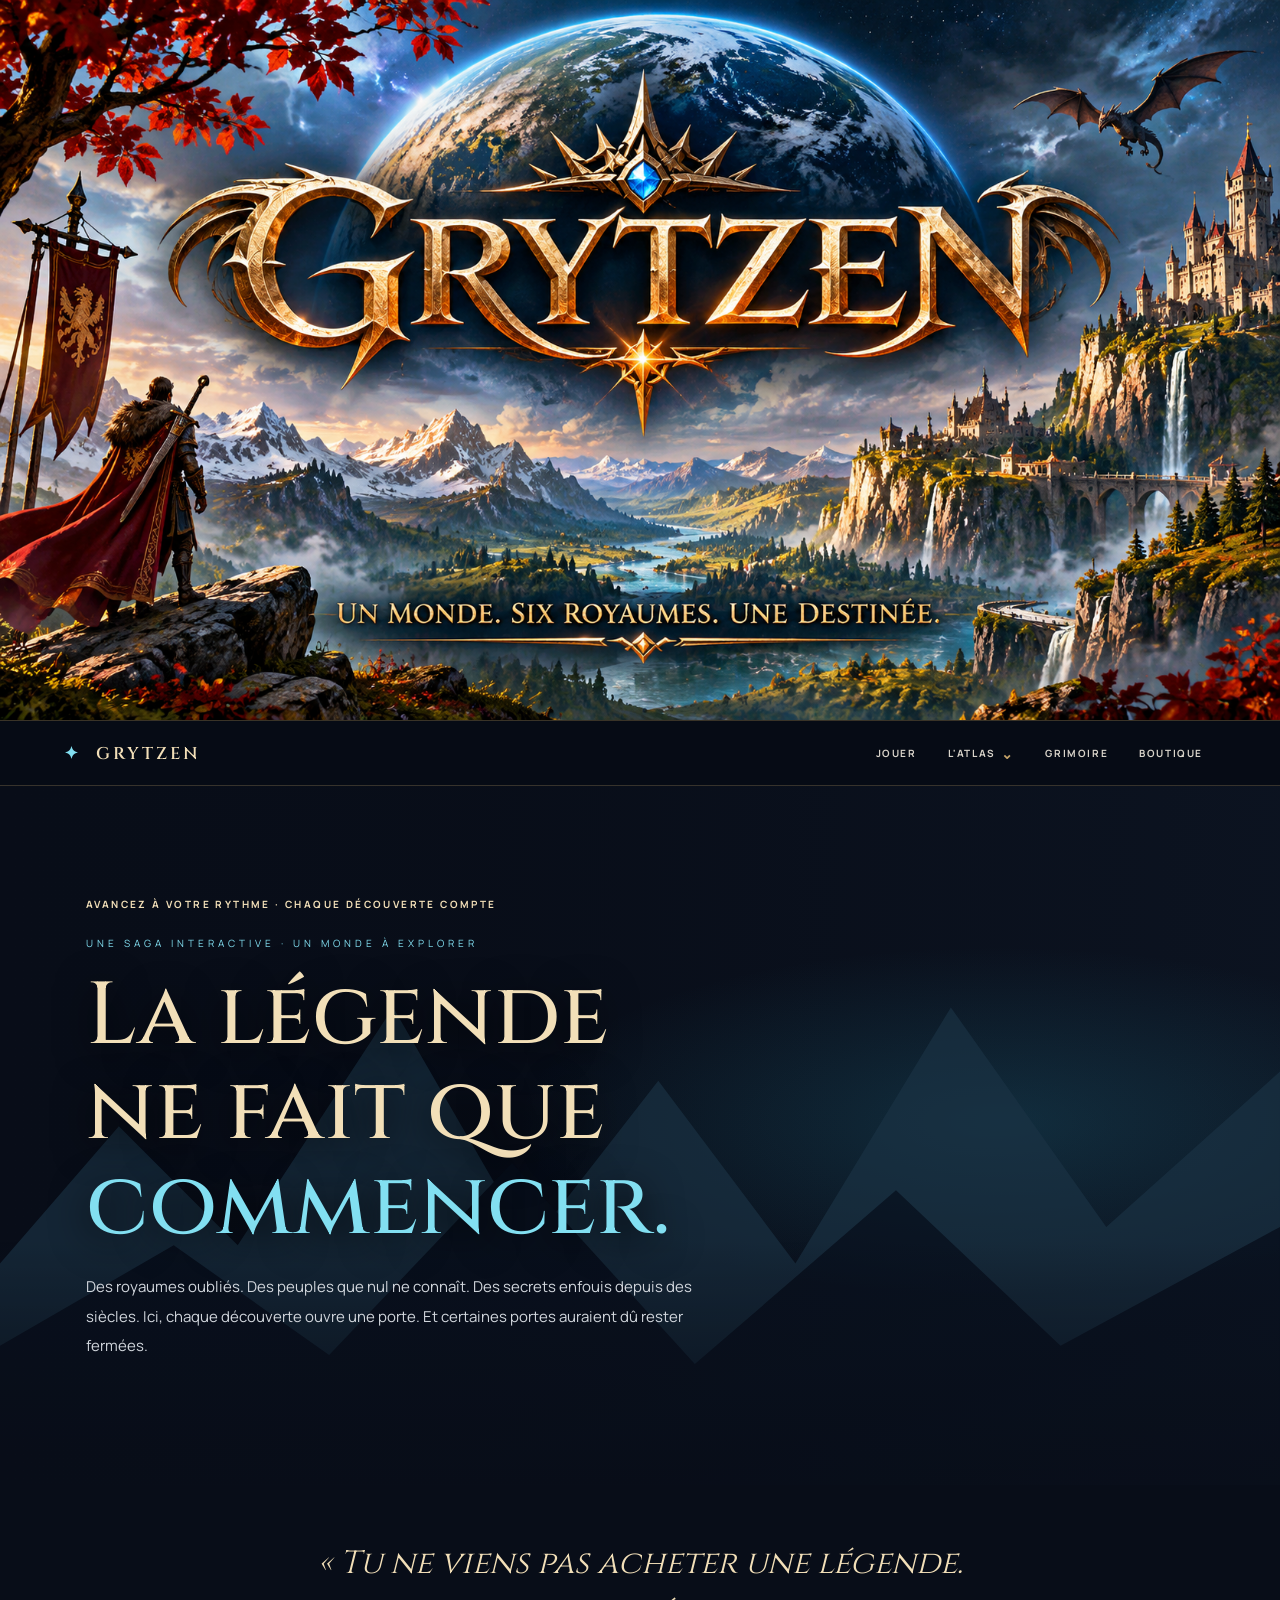
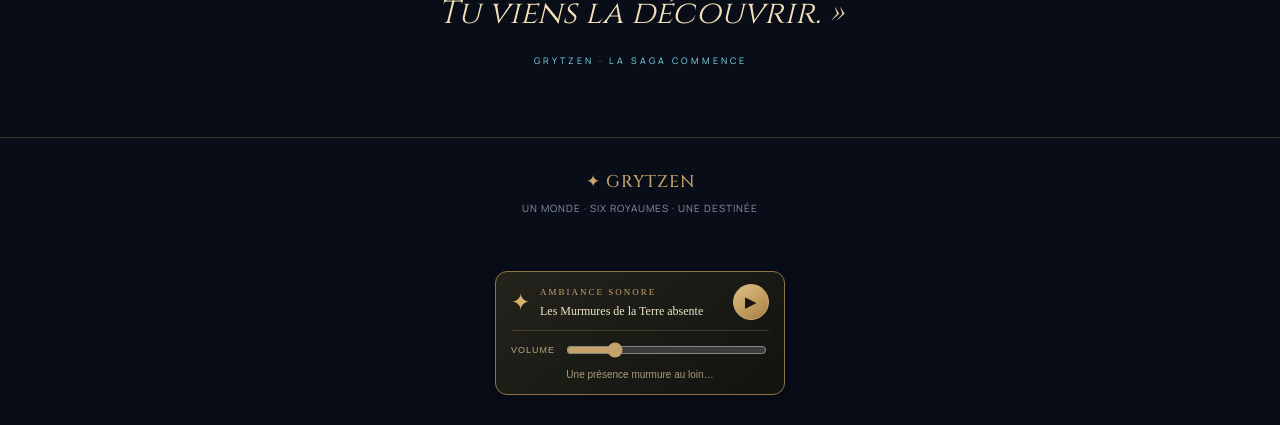
==== index.html @ 68429770 "Add files via upload" ====
<!doctype html><html lang="fr"><head>
<meta charset="utf-8"><meta name="viewport" content="width=device-width, initial-scale=1">
<meta name="theme-color" content="#080d18">
<link rel="preconnect" href="https://fonts.googleapis.com"><link rel="preconnect" href="https://fonts.gstatic.com" crossorigin>
<link href="https://fonts.googleapis.com/css2?family=Cinzel:wght@400;500;600;700&family=Manrope:wght@400;500;600;700&display=swap" rel="stylesheet">
<link rel="stylesheet" href="css/style.css">

<meta name="description" content="Explorez GRYTZEN : un monde fantastique, six royaumes, des aventures, des secrets et des reliques à découvrir.">
<title>GRYTZEN — Un monde. Six royaumes. Une destinée.</title>
<style>
:root{--night:#080d18;--gold:#c7a56a;--pale:#f2dfb8;--ice:#82dff1;--line:rgba(210,178,119,.25)}
*{box-sizing:border-box}html{scroll-behavior:smooth}body{margin:0;background:var(--night);color:#f4efe5;font-family:Manrope,Arial,sans-serif;line-height:1.65}





:root{--ff-night:#080d18;--ff-panel:#111b2a;--ff-gold:#c7a56a;--ff-pale:#f2dfb8;--ff-ice:#82dff1;--ff-muted:#aeb8c6;--ff-line:rgba(210,178,119,.24)}
*{box-sizing:border-box}body{background:var(--ff-night);color:#f4efe5}
.site-header{position:sticky;top:0;z-index:100;background:rgba(7,12,22,.94);backdrop-filter:blur(14px);border-bottom:1px solid var(--ff-line)}
.site-header .nav{max-width:1200px;margin:auto;display:flex;align-items:center;justify-content:space-between;gap:18px;padding:13px 24px}
.site-header .brand{font:600 17px Cinzel,Georgia,serif;letter-spacing:3px;color:var(--ff-pale);white-space:nowrap}.site-header .brand span{color:var(--ff-ice);margin-right:8px}
.site-header nav{display:flex;align-items:center;justify-content:center;gap:5px;flex-wrap:wrap}
.site-header nav a{display:flex;align-items:center;min-height:38px;padding:0 13px;color:#d9d4ca;font:700 10px Manrope,sans-serif;letter-spacing:1.6px}
.site-header nav a:hover,.site-header nav a[aria-current=page]{color:var(--ff-ice)}
footer{border-top:1px solid var(--ff-line);padding:32px 20px;text-align:center;color:#8996a5;font:10px Manrope,sans-serif;letter-spacing:1px}
footer strong{display:block;margin-bottom:8px;color:var(--ff-gold);font:500 17px Cinzel,serif}
.page-kicker{color:var(--ff-ice);font:700 10px Manrope,sans-serif;letter-spacing:3px;text-transform:uppercase}
.page-title{font:500 clamp(32px,5vw,58px)/1.15 Cinzel,Georgia,serif;color:var(--ff-pale);margin:12px 0 16px}
.page-lead{max-width:720px;color:#c2cbd4;font:14px/1.9 Manrope,sans-serif}
@media(max-width:760px){.site-header .nav{padding:10px 12px;flex-direction:column;gap:7px}.site-header .brand{font-size:16px}.site-header nav{width:100%;gap:0;border-top:1px solid rgba(210,178,119,.12);padding-top:5px}.site-header nav a{min-height:34px;padding:0 9px;font-size:9px;letter-spacing:1px}}


.home-hero{min-height:calc(100vh - 290px);display:grid;align-items:center;position:relative;isolation:isolate;overflow:hidden;background:radial-gradient(ellipse at 78% 48%,rgba(42,145,175,.22),transparent 34%),linear-gradient(90deg,#080d18 0%,rgba(8,13,24,.96) 38%,rgba(8,13,24,.55) 100%),#101a2a}
.home-hero:before{content:"";position:absolute;inset:0;z-index:-1;opacity:.65;background:linear-gradient(180deg,transparent 65%,#080d18 100%),url("data:image/svg+xml,%3Csvg xmlns='http://www.w3.org/2000/svg' viewBox='0 0 1400 800'%3E%3Cpath d='M0 540L130 390 260 520 430 260 580 520 720 340 870 540 1040 260 1210 500 1400 330V800H0Z' fill='%231b3345'/%3E%3Cpath d='M0 630L190 520 360 640 560 430 760 650 980 460 1160 630 1400 500V800H0Z' fill='%23091220'/%3E%3C/svg%3E");background-size:cover;background-position:center}
.home-inner{width:min(1160px,100%);margin:auto;padding:clamp(58px,9vw,110px) 26px}
.home-note{color:var(--pale);font-size:10px;font-weight:700;letter-spacing:2.4px;margin-bottom:22px}
.home-eyebrow{color:var(--ice);font-size:10px;letter-spacing:4px}
.home-title{font:500 clamp(44px,7vw,88px)/1.08 Cinzel,Georgia,serif;color:var(--pale);max-width:780px;margin:18px 0;text-shadow:0 8px 38px #000}
.home-title em{color:var(--ice);font-style:normal}.home-copy{max-width:610px;color:#d1d6dc;font-size:15px;line-height:1.95}
.home-actions{display:flex;gap:12px;flex-wrap:wrap;margin-top:30px}
.home-button{display:inline-flex;align-items:center;justify-content:center;min-height:48px;padding:0 22px;border:1px solid var(--gold);background:linear-gradient(120deg,#d3b47b,#9b7845);color:#10131b;font-size:10px;font-weight:800;letter-spacing:1.8px}
.home-button.alt{background:rgba(5,10,18,.3);color:var(--pale);border-color:rgba(210,178,119,.55)}
.home-manifesto{max-width:850px;margin:0 auto;padding:54px 24px 68px;text-align:center}
.home-manifesto blockquote{margin:0;color:var(--pale);font:italic clamp(20px,3vw,32px)/1.55 Cinzel,serif}
.home-manifesto p{margin:16px 0 0;color:var(--ice);font-size:9px;letter-spacing:3px}
.home-atlas-menu{position:relative;display:flex;align-items:center;min-height:38px;z-index:110}
.home-atlas-menu summary{list-style:none;display:flex;align-items:center;gap:5px;min-height:38px;padding:0 13px;cursor:pointer;color:#d9d4ca;font:700 10px Manrope,sans-serif;letter-spacing:1.6px}
.home-atlas-menu summary::-webkit-details-marker{display:none}
.home-atlas-menu summary:hover,.home-atlas-menu[open] summary{color:var(--ice)}
.home-atlas-menu summary span{color:var(--gold);font-size:14px}
.home-atlas-submenu{position:absolute;top:calc(100% + 7px);left:50%;transform:translateX(-50%);width:225px;padding:8px;display:grid;gap:3px;background:#101a29;border:1px solid rgba(199,165,106,.4);border-radius:8px;box-shadow:0 14px 35px rgba(0,0,0,.55)}
.home-atlas-submenu a{padding:10px 12px;color:#e8dfcf;font:11px Manrope,sans-serif;letter-spacing:.3px}
.home-atlas-submenu a:hover{background:rgba(199,165,106,.12);color:var(--pale)}
@media(max-width:760px){.home-atlas-menu{min-height:34px}.home-atlas-menu summary{min-height:34px;padding:0 9px;font-size:9px;letter-spacing:1px}}
@media(max-width:390px){.home-atlas-menu summary{padding:0 7px;letter-spacing:.5px}}
@media(max-width:600px){.home-inner{padding:62px 20px}.home-copy{font-size:14px}.home-actions a{width:100%}}
.banner{width:100%;height:auto;overflow:hidden;background:#050912;border-bottom:1px solid rgba(210,175,100,.25)}
.banner img{display:block;width:100%;height:auto;max-width:100%;object-fit:contain;object-position:center}

</style>
</head><body><div class="banner"><img src="./assets/banniere-grytzen.png" alt="GRYTZEN — Un monde, six royaumes, une destinée" fetchpriority="high"></div><header class="site-header"><div class="nav"><a class="brand" href="index.html"><span>✦</span> GRYTZEN</a><nav aria-label="Navigation principale"><a href="jouer.html">JOUER</a><details class="home-atlas-menu"><summary>L'ATLAS <span>⌄</span></summary><div class="home-atlas-submenu"><a href="atlas.html?view=map">Carte et régions</a><a href="atlas.html?view=knowledge">Explorer les connaissances</a></div></details><a href="grimoire.html">GRIMOIRE</a><a href="boutique.html">BOUTIQUE</a></nav></div></header>
<main><section class="home-hero"><div class="home-inner">
<div class="home-note">AVANCEZ À VOTRE RYTHME · CHAQUE DÉCOUVERTE COMPTE</div>
<div class="home-eyebrow">UNE SAGA INTERACTIVE · UN MONDE À EXPLORER</div>
<h1 class="home-title">La légende<br>ne fait que <em>commencer.</em></h1>
<p class="home-copy">Des royaumes oubliés. Des peuples que nul ne connaît. Des secrets enfouis depuis des siècles. Ici, chaque découverte ouvre une porte. Et certaines portes auraient dû rester fermées.</p>

</div></section><section class="home-manifesto"><blockquote>« Tu ne viens pas acheter une légende.<br>Tu viens la découvrir. »</blockquote><p>GRYTZEN · LA SAGA COMMENCE</p></section></main><footer><strong>✦ GRYTZEN</strong>UN MONDE · SIX ROYAUMES · UNE DESTINÉE</footer><script src="js/audio-player.js"></script>
</body></html>
---- css/style.css ----
:root{--night:#080d18;--panel:#111a29;--gold:#c7a56a;--pale:#f2dfb8;--ice:#82dff1;--muted:#aeb8c6;--line:rgba(210,178,119,.25);--serif:"Cinzel",Georgia,serif;--sans:"Manrope",Arial,sans-serif}
*{box-sizing:border-box}html{scroll-behavior:smooth;scroll-padding-top:90px}body{margin:0;background:var(--night);color:#f4efe5;font-family:var(--sans);line-height:1.65}a{color:inherit;text-decoration:none}button{font:inherit}
.banner{height:clamp(112px,20vw,220px);background:#050912;overflow:hidden;border-bottom:1px solid var(--line)}.banner img{width:100%;height:100%;object-fit:cover;object-position:center;display:block}
header{position:sticky;top:0;z-index:20;background:rgba(7,12,22,.88);backdrop-filter:blur(16px);border-bottom:1px solid var(--line)}.nav{max-width:1200px;margin:auto;padding:13px 26px;display:flex;align-items:center;justify-content:space-between;gap:18px}.brand{font:600 17px var(--serif);letter-spacing:3px;color:var(--pale);white-space:nowrap}.brand span{color:var(--ice);margin-right:9px}nav{display:flex;gap:8px}nav a{font-size:10px;letter-spacing:2px;font-weight:700;padding:10px 14px;color:#d9d4ca;transition:.25s}nav a:hover{color:var(--ice)}.nav-cta{border:1px solid var(--gold);color:var(--pale);padding:9px 14px;font-size:10px;letter-spacing:1.5px}
.hero{min-height:690px;position:relative;overflow:hidden;display:flex;align-items:center;isolation:isolate;background:radial-gradient(ellipse at 75% 47%,rgba(22,97,132,.22),transparent 32%),linear-gradient(90deg,#080d18 0%,rgba(8,13,24,.94) 32%,rgba(8,13,24,.25) 100%),linear-gradient(0deg,#080d18 0%,transparent 28%),#101a2a}
.hero:before{content:"";position:absolute;inset:0;z-index:-2;background:
radial-gradient(ellipse at 72% 72%,rgba(64,175,210,.15),transparent 24%),
linear-gradient(180deg,transparent 60%,#080d18 100%),
url("data:image/svg+xml,%3Csvg xmlns='http://www.w3.org/2000/svg' viewBox='0 0 1600 900'%3E%3Cdefs%3E%3ClinearGradient id='s' x2='0' y2='1'%3E%3Cstop stop-color='%231c3448'/%3E%3Cstop offset='1' stop-color='%23070d18'/%3E%3C/linearGradient%3E%3CradialGradient id='m'%3E%3Cstop stop-color='%2373dff2' stop-opacity='.9'/%3E%3Cstop offset='.25' stop-color='%232e8eb0' stop-opacity='.3'/%3E%3Cstop offset='1' stop-color='%23070d18' stop-opacity='0'/%3E%3C/radialGradient%3E%3C/defs%3E%3Crect width='1600' height='900' fill='url(%23s)'/%3E%3Ccircle cx='1120' cy='470' r='340' fill='url(%23m)'/%3E%3Cpath d='M0 620L170 400 300 560 460 300 600 550 770 250 900 570 1080 340 1220 560 1390 310 1600 590V900H0Z' fill='%230b1421'/%3E%3Cpath d='M0 700L210 560 350 670 560 470 740 700 930 500 1110 690 1300 480 1600 700V900H0Z' fill='%23070d18'/%3E%3Cpath d='M1030 690V530L1080 530V470L1120 470V420L1160 420V470H1200V530H1240V690Z' fill='%23081019' stroke='%2378d8eb' stroke-opacity='.35' stroke-width='3'/%3E%3Cpath d='M1110 690V590Q1135 550 1160 590V690' fill='%2348c9e6' fill-opacity='.18'/%3E%3Cpath d='M0 780Q300 700 600 790T1200 770T1600 790V900H0Z' fill='%23050a12'/%3E%3C/svg%3E");background-size:cover;background-position:center}
.hero:after{content:"";position:absolute;inset:0;z-index:-1;opacity:.28;background-image:radial-gradient(1px 1px at 15% 22%,#fff 99%,transparent),radial-gradient(1px 1px at 66% 18%,#bdeeff 99%,transparent),radial-gradient(2px 2px at 83% 35%,#fff 99%,transparent),radial-gradient(1px 1px at 52% 60%,#fff 99%,transparent),radial-gradient(1px 1px at 92% 75%,#bdeeff 99%,transparent);background-size:310px 230px}
.hero-inner{max-width:1200px;width:100%;margin:auto;padding:100px 26px 130px}.eyebrow{font-size:10px;letter-spacing:4px;color:var(--ice);text-transform:uppercase}.hero h1{font:500 clamp(42px,6.5vw,82px)/1.12 var(--serif);color:var(--pale);max-width:720px;margin:20px 0;text-shadow:0 8px 40px #000}.hero h1 em{font-style:normal;color:var(--ice)}.hero p{max-width:570px;color:#d1d6dc;font-size:15px;line-height:1.9}.actions{display:flex;gap:14px;flex-wrap:wrap;margin-top:32px}.button{display:inline-flex;align-items:center;justify-content:center;gap:12px;padding:15px 22px;font-size:10px;font-weight:700;letter-spacing:2px;text-transform:uppercase;transition:.25s;cursor:pointer}.button.primary{background:linear-gradient(120deg,#d3b47b,#9b7845);color:#10131b;border:1px solid #e4c990}.button.secondary{border:1px solid rgba(210,178,119,.6);color:var(--pale);background:rgba(5,10,18,.35)}.button:hover{transform:translateY(-3px);filter:brightness(1.12)}.hero-note{margin-top:48px;display:flex;align-items:center;gap:13px;color:#aab7c3;font-size:10px;letter-spacing:1.5px}.hero-note:before{content:"";width:38px;height:1px;background:var(--ice)}
.flame-orb{position:absolute;right:17%;top:31%;width:180px;height:220px;pointer-events:none;filter:drop-shadow(0 0 28px rgba(85,212,244,.5));animation:float 5s ease-in-out infinite}.flame-orb svg{width:100%;height:100%}@keyframes float{0%,100%{transform:translateY(0) rotate(-2deg)}50%{transform:translateY(-13px) rotate(2deg)}}
section.content{max-width:1200px;margin:auto;padding:100px 26px}.section-head{text-align:center;max-width:720px;margin:0 auto 48px}.section-head .eyebrow{color:var(--gold)}.section-head h2{font:500 clamp(28px,4vw,44px)/1.25 var(--serif);color:var(--pale);margin:13px 0}.section-head p{color:var(--muted);font-size:14px}
.pillars{display:grid;grid-template-columns:repeat(3,1fr);gap:18px}.pillar{position:relative;min-height:240px;padding:30px;border:1px solid var(--line);background:linear-gradient(145deg,rgba(25,40,57,.88),rgba(10,16,27,.94));overflow:hidden;transition:.3s}.pillar:hover{transform:translateY(-5px);border-color:rgba(130,223,241,.55)}.pillar .number{font:24px var(--serif);color:var(--ice);opacity:.8}.pillar h3{font:500 21px var(--serif);color:var(--pale);margin:18px 0 8px}.pillar p{font-size:13px;color:var(--muted);margin:0 0 22px}.pillar a{font-size:10px;letter-spacing:2px;color:var(--ice)}
.atlas-wrap{background:linear-gradient(180deg,#0a111d,#101b2a 48%,#0a111d);border-top:1px solid rgba(130,223,241,.12);border-bottom:1px solid rgba(130,223,241,.12)}.atlas{display:grid;grid-template-columns:1.1fr .9fr;gap:42px;align-items:center}.map-art{min-height:420px;position:relative;border:1px solid var(--line);background:radial-gradient(ellipse at 50% 50%,rgba(62,139,161,.18),transparent 60%),#0a1421;overflow:hidden}.map-art:before{content:"";position:absolute;inset:18px;border:1px solid rgba(199,165,106,.2);background:repeating-radial-gradient(ellipse at 50% 50%,transparent 0 35px,rgba(199,165,106,.08) 36px 37px)}.continent{position:absolute;background:linear-gradient(145deg,#9b8c6b,#425c58 58%,#273e48);opacity:.78;filter:drop-shadow(0 12px 10px #000);border:1px solid #c7a56a66}.c1{width:35%;height:32%;left:13%;top:23%;border-radius:45% 55% 60% 35%;transform:rotate(-24deg)}.c2{width:28%;height:39%;right:13%;top:15%;border-radius:38% 55% 30% 65%;transform:rotate(22deg)}.c3{width:25%;height:20%;left:38%;bottom:12%;border-radius:55% 30% 60% 40%;transform:rotate(10deg)}.island{position:absolute;width:12%;height:7%;border-radius:50%;background:#9a8b69;right:12%;bottom:20%;transform:rotate(-22deg)}.map-label{position:absolute;font:10px var(--serif);letter-spacing:2px;color:#e4d2a8;text-shadow:0 2px 6px #000}.l1{left:19%;top:34%}.l2{right:17%;top:31%}.l3{left:44%;bottom:18%}.map-pin{position:absolute;width:10px;height:10px;border-radius:50%;background:var(--ice);box-shadow:0 0 0 7px #82dff122,0 0 20px #82dff1;cursor:pointer}.pin1{left:32%;top:39%}.pin2{right:28%;top:38%}.pin3{left:52%;bottom:25%}.map-caption{position:absolute;bottom:18px;left:22px;font-size:9px;letter-spacing:2px;color:#b8c4ce}.atlas-copy h2{font:500 clamp(28px,4vw,42px) var(--serif);color:var(--pale);margin:12px 0}.atlas-copy p{color:var(--muted);font-size:14px}.region-list{display:grid;grid-template-columns:1fr 1fr;gap:8px;margin-top:25px}.region{border:1px solid var(--line);background:#0a111c;color:#e8ddc8;text-align:left;padding:12px 14px;cursor:pointer;font-size:11px;letter-spacing:1px;transition:.2s}.region:hover,.region.active{border-color:var(--ice);color:var(--ice);background:#102332}.region-detail{min-height:52px;margin-top:14px;color:#c5d0d9;font-size:12px}
.manifesto{max-width:850px;margin:auto;text-align:center;padding:75px 26px}.manifesto .quote{font:italic clamp(22px,3vw,34px)/1.5 var(--serif);color:var(--pale)}.manifesto small{display:block;margin-top:22px;color:var(--ice);letter-spacing:3px;font-size:9px}
footer{border-top:1px solid var(--line);padding:34px 26px;text-align:center;color:#8996a5;font-size:10px;letter-spacing:1px}footer strong{font:500 17px var(--serif);color:var(--gold);display:block;margin-bottom:8px}
@media(max-width:760px){.nav{padding:12px 16px;flex-wrap:wrap}.brand{font-size:14px}nav{order:3;width:100%;justify-content:center;border-top:1px solid rgba(210,178,119,.12);padding-top:5px}nav a{padding:9px 10px;font-size:9px}.nav-cta{font-size:9px}.hero{min-height:620px}.hero-inner{padding:75px 22px 100px}.flame-orb{right:4%;top:24%;width:105px;height:140px;opacity:.72}.hero h1{max-width:530px;font-size:clamp(40px,11vw,62px)}.hero p{max-width:470px;font-size:14px}.pillars{grid-template-columns:1fr}.pillar{min-height:190px}.atlas{grid-template-columns:1fr;gap:28px}.map-art{min-height:330px}.region-list{grid-template-columns:1fr 1fr}section.content{padding:75px 20px}}
@media(max-width:390px){nav a{letter-spacing:1px;padding:8px 7px}.actions .button{width:100%}.region-list{grid-template-columns:1fr}}
@media(prefers-reduced-motion:reduce){*,*:before,*:after{scroll-behavior:auto!important;animation:none!important;transition:none!important}}

.atlas-explorer{max-width:1200px;margin:0 auto;padding:0 26px 100px}
.atlas-explorer-head{text-align:center;margin:0 auto 32px;max-width:700px}
.atlas-explorer-head .eyebrow{color:var(--gold)}
.atlas-explorer-head h2{font:500 clamp(26px,4vw,38px) var(--serif);color:var(--pale);margin:12px 0}
.atlas-explorer-head p{color:var(--muted);font-size:13px}
.region-cards{display:grid;grid-template-columns:repeat(3,1fr);gap:14px}
.region-card{position:relative;text-align:left;min-height:210px;padding:23px;border:1px solid var(--line);background:linear-gradient(145deg,#172536,#0b1420);color:#eee7d9;cursor:pointer;overflow:hidden;transition:.25s}
.region-card:before{content:"";position:absolute;width:150px;height:150px;border-radius:50%;right:-70px;top:-75px;background:radial-gradient(circle,rgba(130,223,241,.16),transparent 70%)}
.region-card:hover,.region-card.selected{transform:translateY(-4px);border-color:var(--ice);background:linear-gradient(145deg,#1b3042,#0b1420)}
.region-card .index{font:12px var(--serif);color:var(--ice);letter-spacing:2px}
.region-card h3{font:500 19px var(--serif);color:var(--pale);margin:14px 0 7px}
.region-card p{font-size:12px;color:#b8c2cd;margin:0;max-width:300px}
.region-card .discover{display:block;margin-top:17px;font-size:9px;letter-spacing:2px;color:var(--ice)}
.region-dossier{display:grid;grid-template-columns:.75fr 1.25fr;gap:28px;margin-top:22px;padding:28px;border:1px solid rgba(130,223,241,.28);background:linear-gradient(120deg,rgba(22,45,61,.72),rgba(10,17,29,.95));}
.dossier-mark{min-height:210px;display:flex;align-items:center;justify-content:center;border:1px solid var(--line);background:radial-gradient(circle,rgba(87,188,212,.16),transparent 60%),#0a1420}
.dossier-mark span{font:500 clamp(38px,6vw,65px) var(--serif);color:rgba(130,223,241,.72);text-shadow:0 0 30px rgba(130,223,241,.3)}
.dossier-copy .eyebrow{color:var(--ice)}
.dossier-copy h3{font:500 clamp(23px,3vw,34px) var(--serif);color:var(--pale);margin:9px 0}
.dossier-copy p{font-size:13px;color:#c3ccd5}
.dossier-facts{display:grid;grid-template-columns:repeat(2,1fr);gap:12px;margin-top:18px}
.dossier-fact{border-top:1px solid var(--line);padding-top:10px}
.dossier-fact b{display:block;font-size:9px;letter-spacing:2px;color:var(--gold);margin-bottom:4px}
.dossier-fact span{font-size:11px;color:#d5dce2}
@media(max-width:760px){.region-cards{grid-template-columns:1fr 1fr}.region-dossier{grid-template-columns:1fr;padding:18px}.dossier-mark{min-height:130px}.atlas-explorer{padding:0 20px 75px}}
@media(max-width:430px){.region-cards{grid-template-columns:1fr}.region-card{min-height:165px}.dossier-facts{grid-template-columns:1fr}}


/* EPISODE JOUABLE — prototype */
.game-section{max-width:1120px;margin:0 auto;padding:70px 26px 90px}
.game-panel{border:1px solid rgba(130,223,241,.28);background:linear-gradient(145deg,rgba(18,34,49,.96),rgba(8,14,24,.98));padding:clamp(20px,4vw,42px);position:relative;overflow:hidden}
.game-panel:before{content:"";position:absolute;inset:0;background:radial-gradient(circle at 85% 10%,rgba(130,223,241,.11),transparent 35%);pointer-events:none}
.game-topline{font-size:10px;letter-spacing:3px;color:var(--ice)}
.game-panel h2{font:500 clamp(25px,4vw,38px) var(--serif);color:var(--pale);margin:12px 0}
.game-panel p{color:#c1cad3;font-size:14px;max-width:760px}
.game-scene{position:relative;border-left:2px solid var(--ice);padding:4px 0 4px 20px;margin:24px 0;min-height:80px}
.game-actions{display:flex;gap:10px;flex-wrap:wrap;margin-top:20px}
.game-btn{border:1px solid rgba(130,223,241,.45);background:rgba(130,223,241,.08);color:#e9f7fa;padding:12px 16px;font:600 11px var(--sans);letter-spacing:1px;cursor:pointer;transition:.2s}
.game-btn:hover{background:rgba(130,223,241,.18);border-color:var(--ice)}
.game-btn.gold{border-color:var(--gold);color:var(--pale);background:rgba(199,165,106,.1)}
.game-status{font-size:10px!important;letter-spacing:1px;color:var(--gold)!important;margin-top:18px}
.game-riddle{display:grid;grid-template-columns:repeat(3,1fr);gap:10px;margin:18px 0}
.riddle-choice{padding:16px 10px;border:1px solid var(--line);background:#101c2a;color:var(--pale);cursor:pointer;font:500 12px var(--serif)}
.riddle-choice:hover{border-color:var(--ice);background:#172b3d}
.game-note{padding:14px 16px;border:1px solid var(--line);background:rgba(199,165,106,.06);font-size:12px;color:#d7c49d;margin-top:16px}
@media(max-width:600px){.game-section{padding:48px 18px}.game-riddle{grid-template-columns:1fr}.game-actions .game-btn{width:100%}}


/* GRIMOIRE PERSONNEL */
.grimoire-section{max-width:1120px;margin:0 auto;padding:78px 26px 90px;scroll-margin-top:90px}
.grimoire-panel{border:1px solid rgba(199,165,106,.3);background:linear-gradient(145deg,#121d2b,#090f1a);padding:clamp(20px,4vw,40px);position:relative;overflow:hidden}
.grimoire-head{text-align:center;max-width:700px;margin:0 auto 30px}.grimoire-head .eyebrow{color:var(--gold)}.grimoire-head h2{font:500 clamp(27px,4vw,40px) var(--serif);color:var(--pale);margin:12px 0}.grimoire-head p{color:var(--muted);font-size:13px}
.grimoire-stats{display:grid;grid-template-columns:repeat(3,1fr);gap:10px;margin:25px 0}.grimoire-stat{padding:17px 12px;text-align:center;border:1px solid var(--line);background:rgba(5,12,21,.55)}.grimoire-stat strong{display:block;font:26px var(--serif);color:var(--ice)}.grimoire-stat span{font-size:9px;letter-spacing:1.5px;color:var(--muted)}
.grimoire-grid{display:grid;grid-template-columns:repeat(2,1fr);gap:12px}.grimoire-entry{display:block;width:100%;text-align:left;padding:18px;border:1px solid var(--line);background:rgba(6,13,22,.62);min-height:132px;color:inherit;cursor:pointer;transition:border-color .2s,background .2s}.grimoire-entry.found{border-color:rgba(130,223,241,.42);cursor:pointer;pointer-events:auto;position:relative;z-index:1}.grimoire-entry.found:hover{border-color:var(--ice);background:rgba(22,43,61,.8)}.grimoire-entry .entry-type{font-size:9px;letter-spacing:2px;color:var(--gold)}.grimoire-entry h3{font:500 16px var(--serif);color:var(--pale);margin:8px 0 5px}.grimoire-entry p{font-size:11px;color:var(--muted);margin:0}.grimoire-entry.locked{opacity:.58;cursor:not-allowed;pointer-events:none}.grimoire-entry.locked h3{color:#aab3bf}.entry-open{display:block;margin-top:12px;color:var(--ice);font-size:9px;letter-spacing:1.5px}.grimoire-detail{display:none;margin-top:18px;padding:22px;border:1px solid rgba(130,223,241,.45);background:linear-gradient(135deg,rgba(19,39,55,.96),rgba(7,14,24,.98));}.grimoire-detail.open{display:block}.grimoire-detail .detail-type{font-size:9px;letter-spacing:2px;color:var(--gold)}.grimoire-detail h3{font:500 25px var(--serif);color:var(--pale);margin:10px 0}.grimoire-detail p{font-size:13px;line-height:1.8;color:#c5d0d9}.grimoire-detail .detail-note{padding:12px;border-left:2px solid var(--gold);background:rgba(199,165,106,.07);color:#e0d1b2;font:italic 14px var(--serif);margin:16px 0}.grimoire-progress{height:5px;background:#263243;margin-top:18px;overflow:hidden}.grimoire-progress span{display:block;height:100%;background:linear-gradient(90deg,var(--gold),var(--ice));width:0;transition:width .3s}.grimoire-actions{display:flex;justify-content:center;gap:10px;flex-wrap:wrap;margin-top:25px}.grimoire-foot{font-size:11px;color:#9ba9b7;text-align:center;margin:18px auto 0;max-width:650px}
/* ILLUSTRATIONS ORIGINALES DU GRIMOIRE */
.grimoire-entry{position:relative;overflow:hidden;padding:16px 16px 17px 112px;min-height:142px}
.entry-art{position:absolute;left:12px;top:13px;width:88px;height:112px;border:1px solid rgba(199,165,106,.32);background:radial-gradient(ellipse at 50% 45%,rgba(76,151,174,.22),rgba(7,14,24,.92) 72%);display:grid;place-items:center;overflow:hidden}
.entry-art img{width:100%;height:100%;object-fit:cover;display:block}
.grimoire-entry.locked .entry-art{filter:grayscale(.85);opacity:.48}
.grimoire-detail{position:relative;overflow:hidden;padding:clamp(18px,3vw,30px)}
.detail-art{width:100%;height:190px;margin:0 0 22px;border:1px solid rgba(199,165,106,.3);background:radial-gradient(ellipse at 50% 45%,rgba(76,151,174,.2),rgba(7,14,24,.95) 72%);display:grid;place-items:center;overflow:hidden}
.detail-art img{height:100%;width:100%;object-fit:contain;display:block}
.grimoire-entry .entry-type{display:block;margin-bottom:5px}
@media(max-width:600px){.grimoire-entry{padding-left:104px;min-height:136px}.entry-art{width:78px;height:104px}.detail-art{height:160px}}
@media(max-width:600px){.grimoire-section{padding:55px 18px}.grimoire-stats{grid-template-columns:1fr 1fr}.grimoire-grid{grid-template-columns:1fr}.grimoire-actions .game-btn{width:100%}}


/* GRIMOIRE V6 — pages anciennes et ouverture immersive */
.grimoire-detail.open{
  display:block;position:relative;isolation:isolate;margin-top:24px;
  padding:clamp(22px,4vw,42px);color:#2b2117;
  border:8px double #9b7543;outline:1px solid rgba(226,190,126,.35);outline-offset:5px;
  background:
    radial-gradient(ellipse at 12% 8%,rgba(255,255,255,.48),transparent 38%),
    radial-gradient(ellipse at 88% 92%,rgba(123,75,35,.16),transparent 42%),
    repeating-linear-gradient(0deg,rgba(91,59,30,.025) 0 1px,transparent 1px 5px),
    linear-gradient(135deg,#ead9b4,#d7bd8d 48%,#ead9b4);
  box-shadow:0 22px 55px rgba(0,0,0,.48),inset 0 0 35px rgba(93,58,27,.22);
  animation:grimoirePageOpen .55s cubic-bezier(.2,.8,.2,1) both;
}
.grimoire-detail.open:before,.grimoire-detail.open:after{
  content:"✦";position:absolute;z-index:2;color:#8d642f;font:24px Georgia,serif;
  text-shadow:0 1px 0 #f7e8c7;pointer-events:none
}
.grimoire-detail.open:before{top:10px;left:13px}
.grimoire-detail.open:after{right:13px;bottom:8px}
.grimoire-detail .detail-art{
  height:clamp(210px,38vw,390px);margin:0 0 25px;
  border:5px double #9b7543;background:#171b20;
  box-shadow:0 8px 22px rgba(57,35,16,.28)
}
.grimoire-detail .detail-art img{width:100%;height:100%;object-fit:cover;display:block}
.grimoire-detail .detail-type{
  color:#795629;font-size:10px;font-weight:800;letter-spacing:3px;text-align:center
}
.grimoire-detail h3{
  color:#332315;font:600 clamp(25px,4vw,38px)/1.25 Georgia,serif;
  text-align:center;margin:12px 0 20px;text-shadow:0 1px 0 rgba(255,255,255,.45)
}
.grimoire-detail p{
  max-width:760px;margin:14px auto;color:#392b1d;font:16px/1.85 Georgia,serif
}
.grimoire-detail .detail-note{
  max-width:760px;margin:24px auto;padding:18px 20px;
  border:1px solid rgba(119,81,39,.42);border-left:4px solid #9b7543;
  background:rgba(255,248,226,.48);color:#50391f;font:italic 17px/1.6 Georgia,serif
}
.grimoire-detail .detail-close{
  display:flex;width:max-content;margin:26px auto 0;border:1px solid #795629;
  background:#332719;color:#f1dfba;padding:12px 20px;
  font:700 10px var(--sans);letter-spacing:2px;text-transform:uppercase;cursor:pointer
}
.grimoire-detail .detail-close:hover{background:#594127;border-color:#b28b50}
@keyframes grimoirePageOpen{
  from{opacity:0;transform:translateY(18px) scale(.985);filter:blur(3px)}
  to{opacity:1;transform:translateY(0) scale(1);filter:blur(0)}
}
@media(prefers-reduced-motion:reduce){.grimoire-detail.open{animation:none}}
@media(max-width:600px){
  .grimoire-detail.open{padding:20px 15px;border-width:5px}
  .grimoire-detail .detail-art{height:220px}
  .grimoire-detail p{font-size:14px}
  .grimoire-detail .detail-note{font-size:15px;padding:14px}
}

/* GRIMOIRE V7 — pages scellées et indices de découverte */
.grimoire-entry.locked{opacity:1;filter:none;pointer-events:none;position:relative;isolation:isolate;border-color:rgba(199,165,106,.22);background:linear-gradient(135deg,rgba(31,35,43,.94),rgba(8,14,23,.98));}
.grimoire-entry.locked:after{content:"✦";position:absolute;right:15px;top:10px;color:rgba(199,165,106,.42);font:22px Georgia,serif}
.grimoire-entry.locked .entry-art{filter:grayscale(1) brightness(.48);opacity:.65;border-style:dashed}
.grimoire-entry.locked .entry-type{color:#b89a68}
.grimoire-entry.locked h3{color:#d0c3aa;font-style:italic}
.grimoire-entry.locked p{color:#9da6b1}
.grimoire-entry .sealed-hint{display:block;margin-top:9px;color:#bda577;font:italic 11px/1.5 Georgia,serif}
.grimoire-entry.found:after{content:"✓";position:absolute;right:13px;top:10px;color:var(--ice);font-size:14px}
.grimoire-progress-caption{display:flex;justify-content:space-between;gap:12px;margin-top:8px;color:#b8a47f;font-size:10px;letter-spacing:1px}
.grimoire-seal-note{margin:20px 0 0;padding:14px 16px;border:1px solid rgba(199,165,106,.2);background:rgba(199,165,106,.045);color:#c4b99f;text-align:center;font:italic 13px/1.7 Georgia,serif}
@media(max-width:600px){.grimoire-entry.locked:after{right:10px;top:8px}.grimoire-seal-note{font-size:12px}}
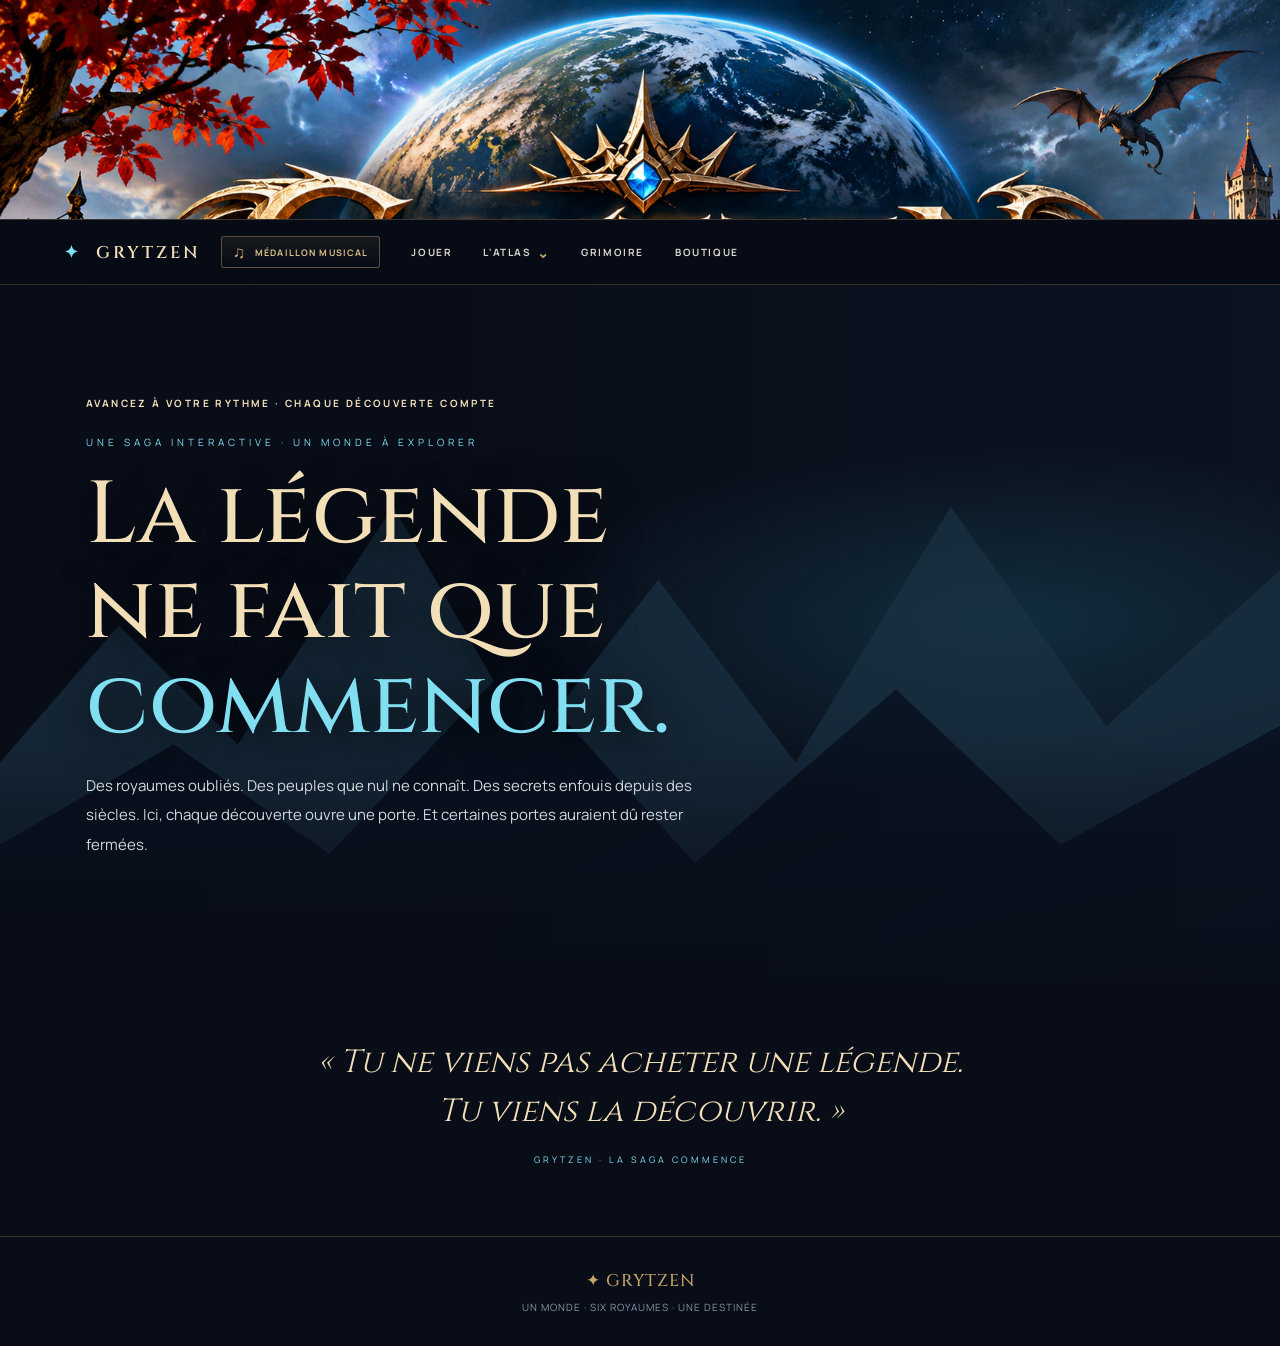
==== commit 4a1a7197: "Add files via upload" ====
--- a/index.html
+++ b/index.html
@@ -10,9 +10,7 @@
 <style>
 :root{--night:#080d18;--gold:#c7a56a;--pale:#f2dfb8;--ice:#82dff1;--line:rgba(210,178,119,.25)}
 *{box-sizing:border-box}html{scroll-behavior:smooth}body{margin:0;background:var(--night);color:#f4efe5;font-family:Manrope,Arial,sans-serif;line-height:1.65}
-
-
-
+.banner{width:100%;overflow:hidden;background:#050912;border-bottom:1px solid var(--line)}.banner img{width:100%;height:auto;display:block}
 
 
 :root{--ff-night:#080d18;--ff-panel:#111b2a;--ff-gold:#c7a56a;--ff-pale:#f2dfb8;--ff-ice:#82dff1;--ff-muted:#aeb8c6;--ff-line:rgba(210,178,119,.24)}
@@ -55,16 +53,52 @@
 @media(max-width:760px){.home-atlas-menu{min-height:34px}.home-atlas-menu summary{min-height:34px;padding:0 9px;font-size:9px;letter-spacing:1px}}
 @media(max-width:390px){.home-atlas-menu summary{padding:0 7px;letter-spacing:.5px}}
 @media(max-width:600px){.home-inner{padding:62px 20px}.home-copy{font-size:14px}.home-actions a{width:100%}}
-.banner{width:100%;height:auto;overflow:hidden;background:#050912;border-bottom:1px solid rgba(210,175,100,.25)}
-.banner img{display:block;width:100%;height:auto;max-width:100%;object-fit:contain;object-position:center}
 
-</style>
-</head><body><div class="banner"><img src="./assets/banniere-grytzen.png" alt="GRYTZEN — Un monde, six royaumes, une destinée" fetchpriority="high"></div><header class="site-header"><div class="nav"><a class="brand" href="index.html"><span>✦</span> GRYTZEN</a><nav aria-label="Navigation principale"><a href="jouer.html">JOUER</a><details class="home-atlas-menu"><summary>L'ATLAS <span>⌄</span></summary><div class="home-atlas-submenu"><a href="atlas.html?view=map">Carte et régions</a><a href="atlas.html?view=knowledge">Explorer les connaissances</a></div></details><a href="grimoire.html">GRIMOIRE</a><a href="boutique.html">BOUTIQUE</a></nav></div></header>
+/* Accès rapide au médaillon musical — accueil */
+.site-header .nav{justify-content:flex-start}
+.site-header .home-medallion-link{
+  display:inline-flex;align-items:center;justify-content:center;gap:8px;
+  min-height:32px;padding:0 11px;margin-left:2px;
+  border:1px solid rgba(199,165,106,.42);border-radius:3px;
+  color:#d8bd86;background:linear-gradient(180deg,rgba(199,165,106,.09),rgba(8,13,24,.35));
+  font:700 9px Manrope,sans-serif;letter-spacing:1.15px;text-decoration:none;
+  white-space:nowrap;transition:border-color .2s,background .2s,color .2s;
+}
+.site-header .home-medallion-link:hover{
+  color:#f2dfb8;border-color:#c7a56a;background:rgba(199,165,106,.16)
+}
+.home-medallion-icon{font:17px Georgia,serif;color:#c7a56a;line-height:1}
+@media(max-width:760px){
+  .site-header .nav{flex-direction:row;flex-wrap:wrap;justify-content:center;gap:9px}
+  .site-header .brand{font-size:15px}
+  .site-header .home-medallion-link{min-height:30px;padding:0 9px;font-size:8px;letter-spacing:.8px}
+  .site-header nav{width:100%;order:3}
+}
+
+</style></head><body><div class="banner"><img src="./assets/banniere-grytzen.png" alt="GRYTZEN — Un monde, six royaumes, une destinée" fetchpriority="high"></div><header class="site-header"><div class="nav"><a class="brand" href="index.html"><span>✦</span> GRYTZEN</a><a class="home-medallion-link" href="#medaillon-musical" aria-label="Accéder au médaillon musical">
+<span class="home-medallion-icon" aria-hidden="true">♫</span>
+<span>MÉDAILLON MUSICAL</span>
+</a><nav aria-label="Navigation principale"><a href="jouer.html">JOUER</a><details class="home-atlas-menu"><summary>L'ATLAS <span>⌄</span></summary><div class="home-atlas-submenu"><a href="atlas.html?view=map">Carte et régions</a><a href="atlas.html?view=knowledge">Explorer les connaissances</a></div></details><a href="grimoire.html">GRIMOIRE</a><a href="boutique.html">BOUTIQUE</a></nav></div></header>
 <main><section class="home-hero"><div class="home-inner">
 <div class="home-note">AVANCEZ À VOTRE RYTHME · CHAQUE DÉCOUVERTE COMPTE</div>
 <div class="home-eyebrow">UNE SAGA INTERACTIVE · UN MONDE À EXPLORER</div>
 <h1 class="home-title">La légende<br>ne fait que <em>commencer.</em></h1>
 <p class="home-copy">Des royaumes oubliés. Des peuples que nul ne connaît. Des secrets enfouis depuis des siècles. Ici, chaque découverte ouvre une porte. Et certaines portes auraient dû rester fermées.</p>
 
-</div></section><section class="home-manifesto"><blockquote>« Tu ne viens pas acheter une légende.<br>Tu viens la découvrir. »</blockquote><p>GRYTZEN · LA SAGA COMMENCE</p></section></main><footer><strong>✦ GRYTZEN</strong>UN MONDE · SIX ROYAUMES · UNE DESTINÉE</footer><script src="js/audio-player.js"></script>
-</body></html>
+</div></section><section class="home-manifesto"><blockquote>« Tu ne viens pas acheter une légende.<br>Tu viens la découvrir. »</blockquote><p>GRYTZEN · LA SAGA COMMENCE</p></section></main><footer><strong>✦ GRYTZEN</strong>UN MONDE · SIX ROYAUMES · UNE DESTINÉE</footer>
+<script>
+document.addEventListener("DOMContentLoaded", function () {
+  const shortcut = document.querySelector(".home-medallion-link");
+  if (!shortcut) return;
+  shortcut.addEventListener("click", function (event) {
+    const target = document.getElementById("medaillon-musical");
+    if (target) return;
+    event.preventDefault();
+    const player = document.getElementById("ff-audio-player");
+    if (player) player.scrollIntoView({behavior:"smooth", block:"center"});
+    else document.querySelector(".home-manifesto")?.scrollIntoView({behavior:"smooth", block:"center"});
+  });
+});
+</script>
+
+</body></html>
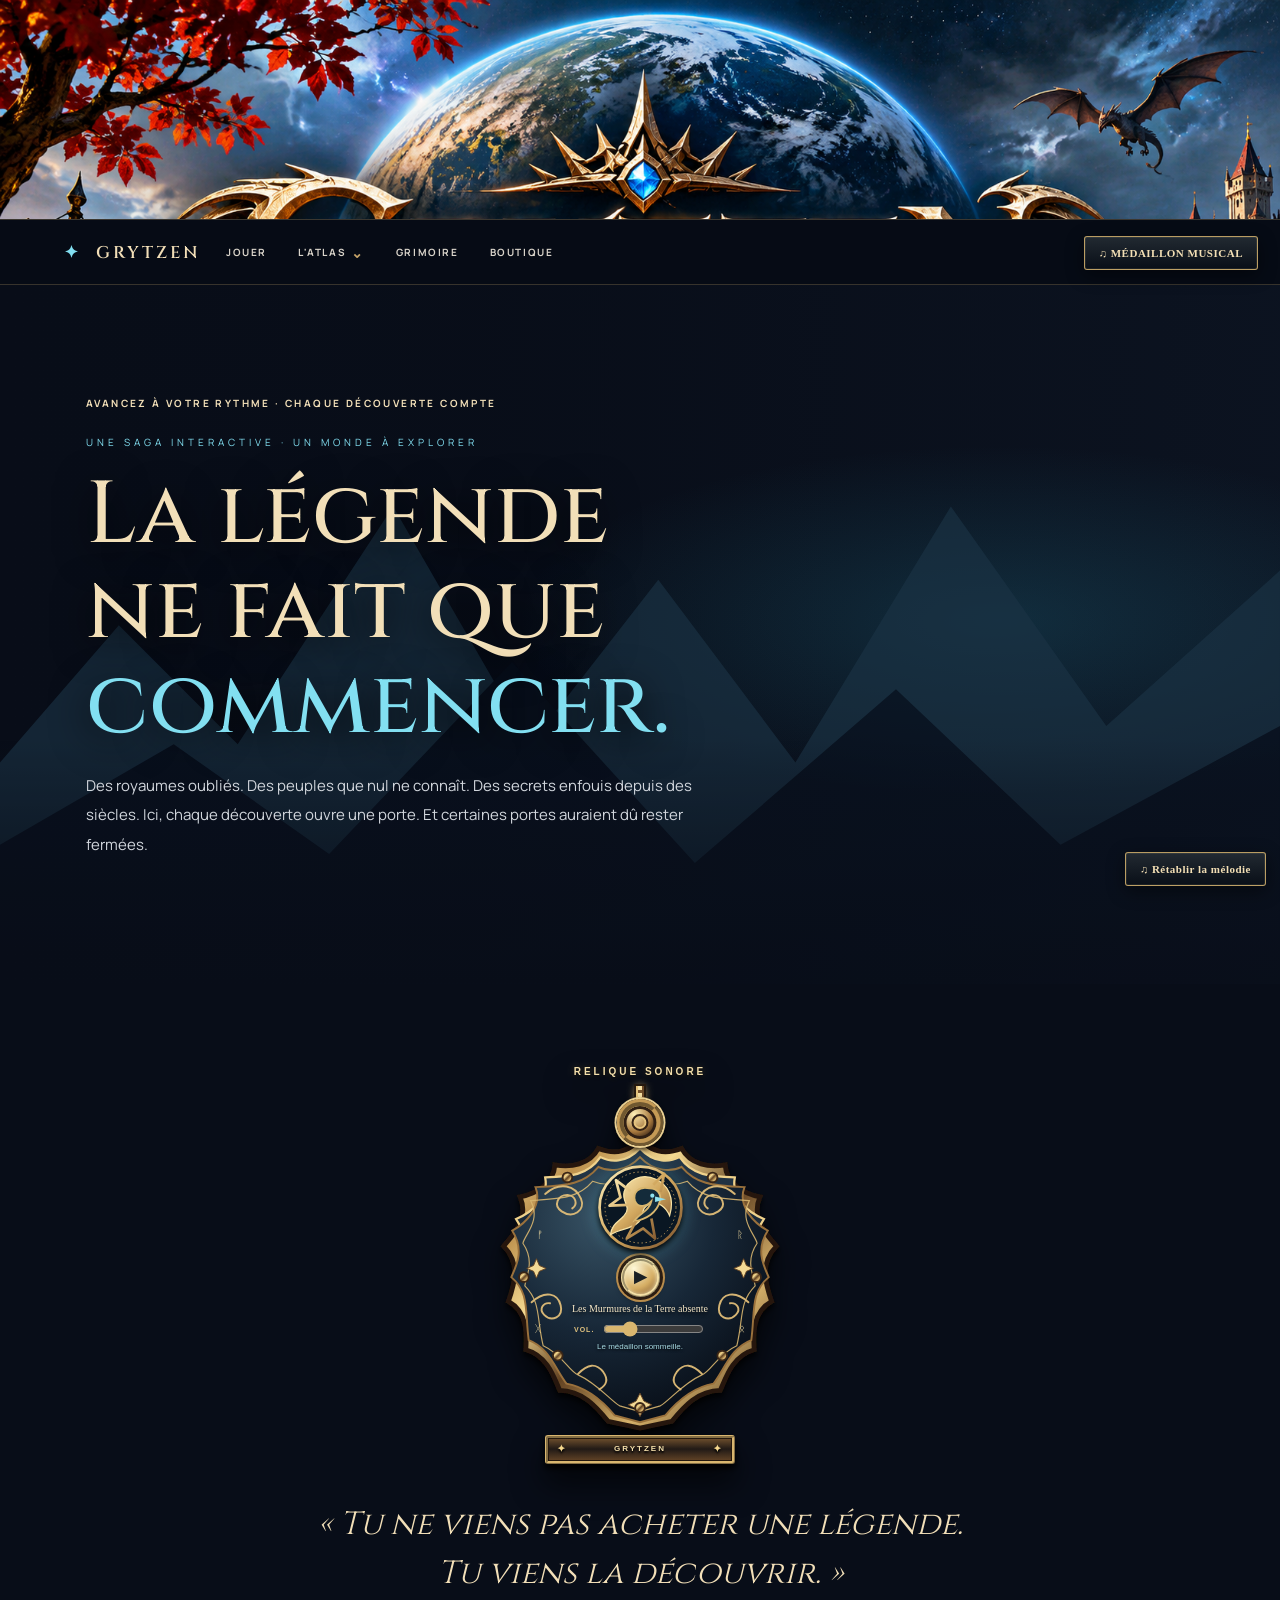
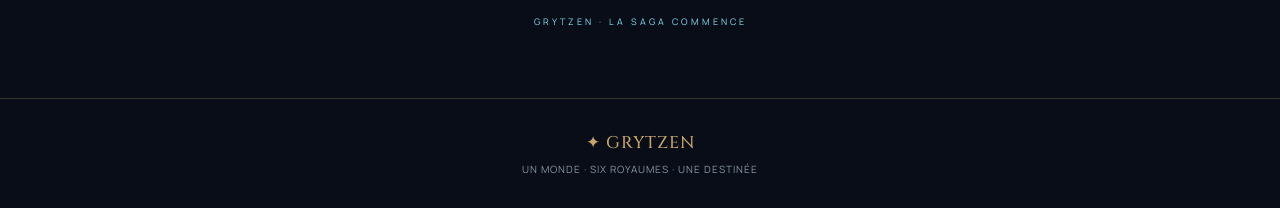
==== commit d56f5b65: "Add files via upload" ====
--- a/index.html
+++ b/index.html
@@ -75,10 +75,7 @@
   .site-header nav{width:100%;order:3}
 }
 
-</style></head><body><div class="banner"><img src="./assets/banniere-grytzen.png" alt="GRYTZEN — Un monde, six royaumes, une destinée" fetchpriority="high"></div><header class="site-header"><div class="nav"><a class="brand" href="index.html"><span>✦</span> GRYTZEN</a><a class="home-medallion-link" href="#medaillon-musical" aria-label="Accéder au médaillon musical">
-<span class="home-medallion-icon" aria-hidden="true">♫</span>
-<span>MÉDAILLON MUSICAL</span>
-</a><nav aria-label="Navigation principale"><a href="jouer.html">JOUER</a><details class="home-atlas-menu"><summary>L'ATLAS <span>⌄</span></summary><div class="home-atlas-submenu"><a href="atlas.html?view=map">Carte et régions</a><a href="atlas.html?view=knowledge">Explorer les connaissances</a></div></details><a href="grimoire.html">GRIMOIRE</a><a href="boutique.html">BOUTIQUE</a></nav></div></header>
+</style></head><body><div class="banner"><img src="./assets/banniere-grytzen.png" alt="GRYTZEN — Un monde, six royaumes, une destinée" fetchpriority="high"></div><header class="site-header"><div class="nav"><a class="brand" href="index.html"><span>✦</span> GRYTZEN</a><button id="grytzen-silence-toggle" class="gry-header-control" type="button">♫ MÉDAILLON MUSICAL</button><nav aria-label="Navigation principale"><a href="jouer.html">JOUER</a><details class="home-atlas-menu"><summary>L'ATLAS <span>⌄</span></summary><div class="home-atlas-submenu"><a href="atlas.html?view=map">Carte et régions</a><a href="atlas.html?view=knowledge">Explorer les connaissances</a></div></details><a href="grimoire.html">GRIMOIRE</a><a href="boutique.html">BOUTIQUE</a></nav></div></header>
 <main><section class="home-hero"><div class="home-inner">
 <div class="home-note">AVANCEZ À VOTRE RYTHME · CHAQUE DÉCOUVERTE COMPTE</div>
 <div class="home-eyebrow">UNE SAGA INTERACTIVE · UN MONDE À EXPLORER</div>
@@ -101,4 +98,25 @@
 });
 </script>
 
+
+<style id="grytzen-pjax-style">
+.site-header .nav, header .nav {display:flex;align-items:center;gap:12px;flex-wrap:wrap}
+.gry-header-control{
+ display:inline-flex;align-items:center;justify-content:center;gap:7px;
+ min-height:31px;padding:0 10px;margin:0 8px 0 0;
+ border:1px solid rgba(199,165,106,.48);border-radius:3px;
+ color:#d8bd86;background:rgba(199,165,106,.055);
+ font:700 8px/1.2 Manrope,Arial,sans-serif;letter-spacing:1px;
+ white-space:nowrap;cursor:pointer;transition:all .2s;
+}
+.gry-header-control:hover{color:#f4dfb8;border-color:#d9b66f;background:rgba(199,165,106,.13)}
+@media(max-width:760px){
+ .site-header .nav,header .nav{flex-direction:row!important;justify-content:center!important;gap:8px!important}
+ .site-header .brand,header .brand{margin-right:2px}
+ .gry-header-control{font-size:7px;min-height:29px;padding:0 8px;margin:0}
+}
+</style>
+<script src="js/audio-player.js"></script>
+<script src="js/grytzen-persistent-nav.js"></script>
+
 </body></html>
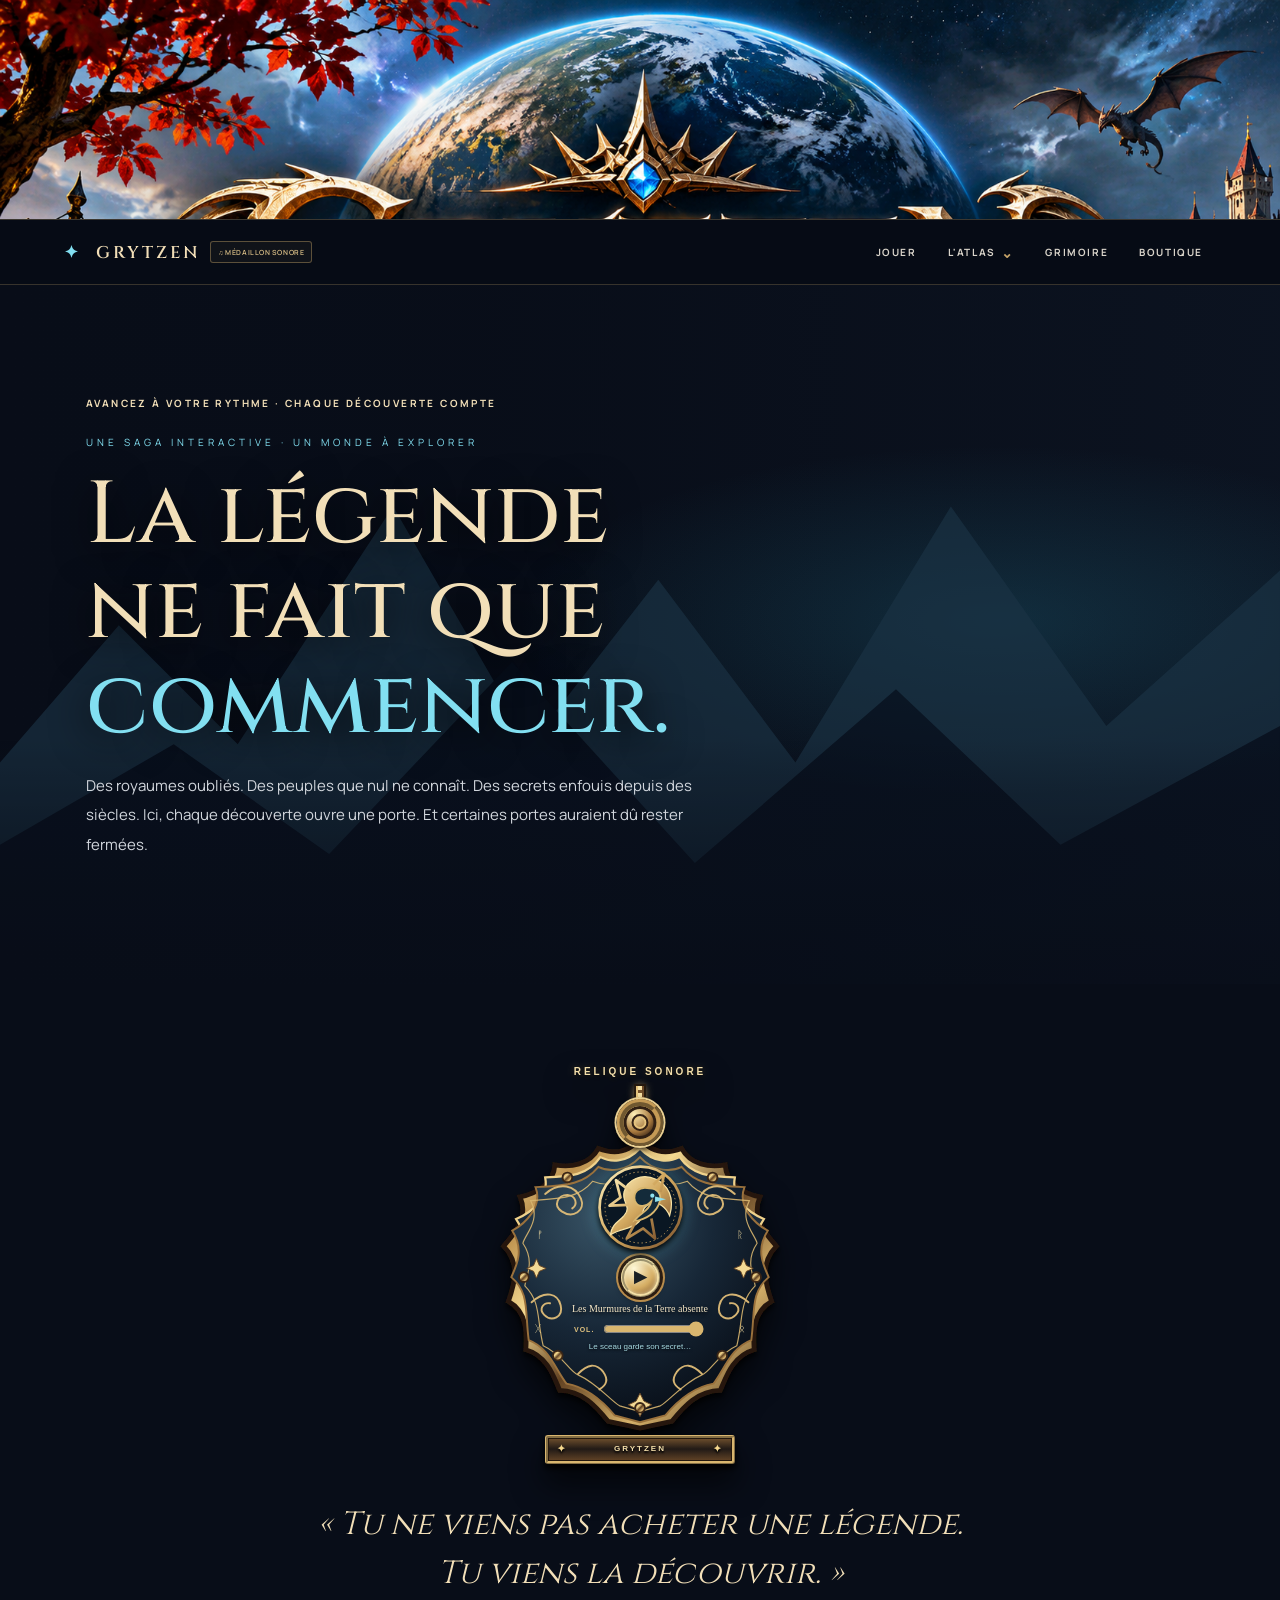
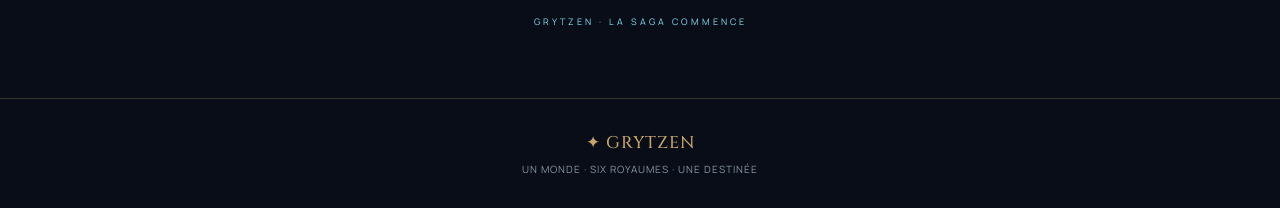
==== commit fec873e4: "Add files via upload" ====
--- a/index.html
+++ b/index.html
@@ -54,28 +54,7 @@
 @media(max-width:390px){.home-atlas-menu summary{padding:0 7px;letter-spacing:.5px}}
 @media(max-width:600px){.home-inner{padding:62px 20px}.home-copy{font-size:14px}.home-actions a{width:100%}}
 
-/* Accès rapide au médaillon musical — accueil */
-.site-header .nav{justify-content:flex-start}
-.site-header .home-medallion-link{
-  display:inline-flex;align-items:center;justify-content:center;gap:8px;
-  min-height:32px;padding:0 11px;margin-left:2px;
-  border:1px solid rgba(199,165,106,.42);border-radius:3px;
-  color:#d8bd86;background:linear-gradient(180deg,rgba(199,165,106,.09),rgba(8,13,24,.35));
-  font:700 9px Manrope,sans-serif;letter-spacing:1.15px;text-decoration:none;
-  white-space:nowrap;transition:border-color .2s,background .2s,color .2s;
-}
-.site-header .home-medallion-link:hover{
-  color:#f2dfb8;border-color:#c7a56a;background:rgba(199,165,106,.16)
-}
-.home-medallion-icon{font:17px Georgia,serif;color:#c7a56a;line-height:1}
-@media(max-width:760px){
-  .site-header .nav{flex-direction:row;flex-wrap:wrap;justify-content:center;gap:9px}
-  .site-header .brand{font-size:15px}
-  .site-header .home-medallion-link{min-height:30px;padding:0 9px;font-size:8px;letter-spacing:.8px}
-  .site-header nav{width:100%;order:3}
-}
-
-</style></head><body><div class="banner"><img src="./assets/banniere-grytzen.png" alt="GRYTZEN — Un monde, six royaumes, une destinée" fetchpriority="high"></div><header class="site-header"><div class="nav"><a class="brand" href="index.html"><span>✦</span> GRYTZEN</a><button id="grytzen-silence-toggle" class="gry-header-control" type="button">♫ MÉDAILLON MUSICAL</button><nav aria-label="Navigation principale"><a href="jouer.html">JOUER</a><details class="home-atlas-menu"><summary>L'ATLAS <span>⌄</span></summary><div class="home-atlas-submenu"><a href="atlas.html?view=map">Carte et régions</a><a href="atlas.html?view=knowledge">Explorer les connaissances</a></div></details><a href="grimoire.html">GRIMOIRE</a><a href="boutique.html">BOUTIQUE</a></nav></div></header>
+</style></head><body><div class="banner"><img src="./assets/banniere-grytzen.png" alt="GRYTZEN — Un monde, six royaumes, une destinée" fetchpriority="high"></div><header class="site-header"><div class="nav"><div class="gry-brand-group"><a class="brand" href="index.html"><span>✦</span> GRYTZEN</a><button class="gry-header-control" type="button" aria-label="Lire ou mettre en pause la musique">♫ MÉDAILLON SONORE</button></div><nav aria-label="Navigation principale"><a href="jouer.html">JOUER</a><details class="home-atlas-menu"><summary>L'ATLAS <span>⌄</span></summary><div class="home-atlas-submenu"><a href="atlas.html?view=map">Carte et régions</a><a href="atlas.html?view=knowledge">Explorer les connaissances</a></div></details><a href="grimoire.html">GRIMOIRE</a><a href="boutique.html">BOUTIQUE</a></nav></div></header>
 <main><section class="home-hero"><div class="home-inner">
 <div class="home-note">AVANCEZ À VOTRE RYTHME · CHAQUE DÉCOUVERTE COMPTE</div>
 <div class="home-eyebrow">UNE SAGA INTERACTIVE · UN MONDE À EXPLORER</div>
@@ -83,37 +62,17 @@
 <p class="home-copy">Des royaumes oubliés. Des peuples que nul ne connaît. Des secrets enfouis depuis des siècles. Ici, chaque découverte ouvre une porte. Et certaines portes auraient dû rester fermées.</p>
 
 </div></section><section class="home-manifesto"><blockquote>« Tu ne viens pas acheter une légende.<br>Tu viens la découvrir. »</blockquote><p>GRYTZEN · LA SAGA COMMENCE</p></section></main><footer><strong>✦ GRYTZEN</strong>UN MONDE · SIX ROYAUMES · UNE DESTINÉE</footer>
-<script>
-document.addEventListener("DOMContentLoaded", function () {
-  const shortcut = document.querySelector(".home-medallion-link");
-  if (!shortcut) return;
-  shortcut.addEventListener("click", function (event) {
-    const target = document.getElementById("medaillon-musical");
-    if (target) return;
-    event.preventDefault();
-    const player = document.getElementById("ff-audio-player");
-    if (player) player.scrollIntoView({behavior:"smooth", block:"center"});
-    else document.querySelector(".home-manifesto")?.scrollIntoView({behavior:"smooth", block:"center"});
-  });
-});
-</script>
-
-
 <style id="grytzen-pjax-style">
-.site-header .nav, header .nav {display:flex;align-items:center;gap:12px;flex-wrap:wrap}
-.gry-header-control{
- display:inline-flex;align-items:center;justify-content:center;gap:7px;
- min-height:31px;padding:0 10px;margin:0 8px 0 0;
- border:1px solid rgba(199,165,106,.48);border-radius:3px;
- color:#d8bd86;background:rgba(199,165,106,.055);
- font:700 8px/1.2 Manrope,Arial,sans-serif;letter-spacing:1px;
- white-space:nowrap;cursor:pointer;transition:all .2s;
-}
+.site-header .nav, header .nav {display:flex;align-items:center;gap:18px;flex-wrap:nowrap}
+.gry-brand-group{display:inline-flex;align-items:center;gap:9px;flex:0 0 auto;min-width:0}
+.gry-header-control{display:inline-flex;align-items:center;justify-content:center;flex:0 0 auto;min-height:22px;height:22px;padding:0 7px;margin:0;border:1px solid rgba(199,165,106,.42);border-radius:3px;color:#d8bd86;background:rgba(199,165,106,.055);font:600 7px/1 Manrope,Arial,sans-serif;letter-spacing:.55px;text-decoration:none;white-space:nowrap;cursor:pointer;transition:all .2s}
 .gry-header-control:hover{color:#f4dfb8;border-color:#d9b66f;background:rgba(199,165,106,.13)}
+.site-header nav{margin-left:auto;min-width:0}
 @media(max-width:760px){
- .site-header .nav,header .nav{flex-direction:row!important;justify-content:center!important;gap:8px!important}
- .site-header .brand,header .brand{margin-right:2px}
- .gry-header-control{font-size:7px;min-height:29px;padding:0 8px;margin:0}
+ .site-header .nav,header .nav{flex-direction:column!important;justify-content:center!important;gap:7px!important;padding:9px 10px!important}
+ .gry-brand-group{align-self:center;gap:8px}
+ .gry-header-control{display:inline-flex;align-items:center;justify-content:center;flex:0 0 auto;min-height:22px;height:22px;padding:0 7px;margin:0;border:1px solid rgba(199,165,106,.42);border-radius:3px;color:#d8bd86;background:rgba(199,165,106,.055);font:600 7px/1 Manrope,Arial,sans-serif;letter-spacing:.55px;text-decoration:none;white-space:nowrap;cursor:pointer;transition:all .2s}
+ .site-header nav{width:100%;margin:0;justify-content:center;border-top:1px solid rgba(210,178,119,.12);padding-top:4px}
 }
 </style>
 <script src="js/audio-player.js"></script>
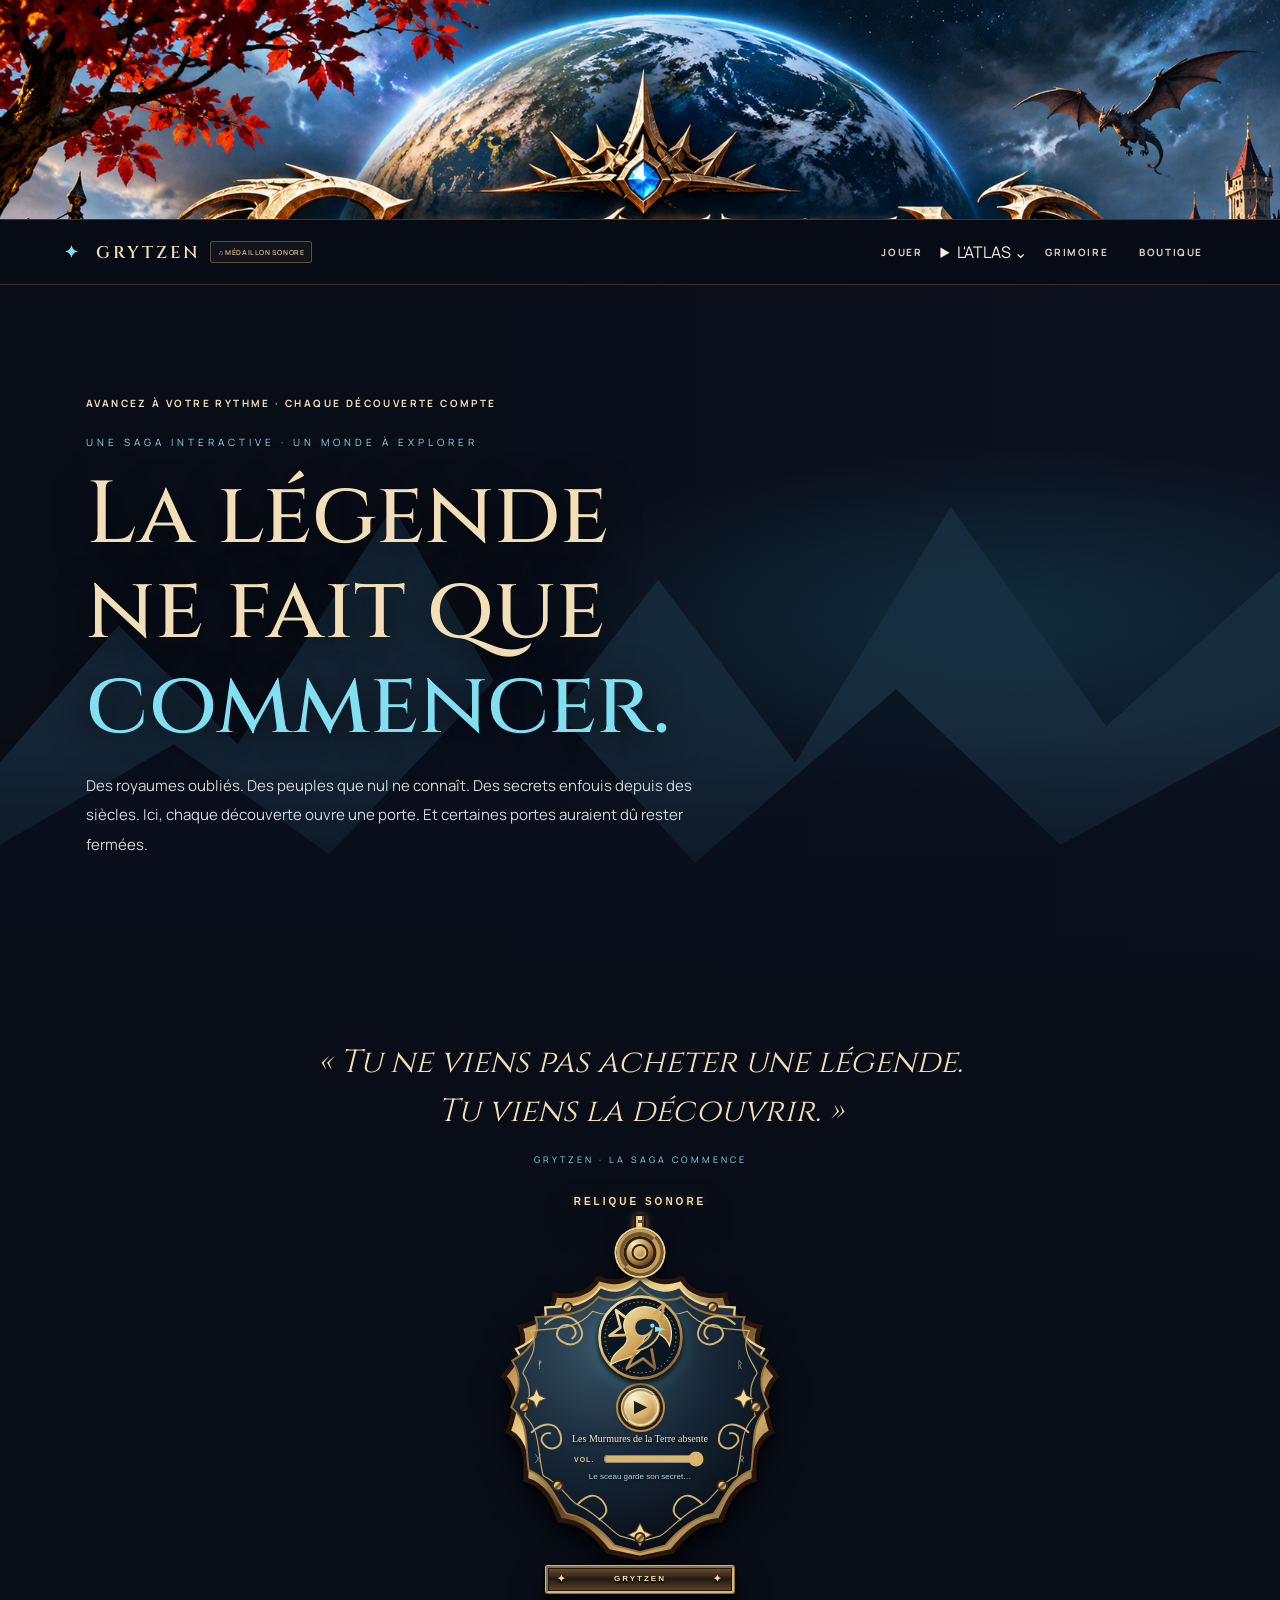
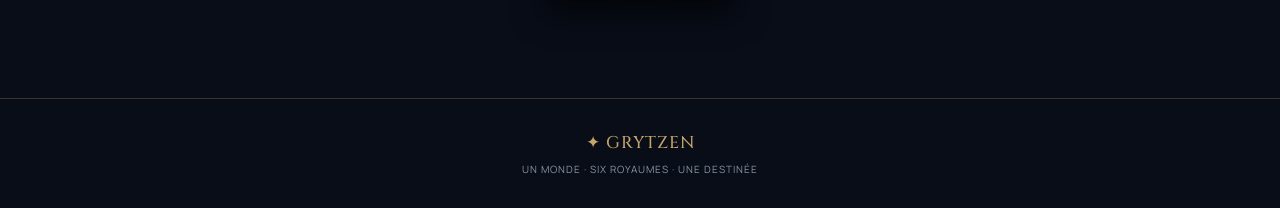
==== commit fbb41e99: "Add files via upload" ====
--- a/index.html
+++ b/index.html
@@ -54,7 +54,7 @@
 @media(max-width:390px){.home-atlas-menu summary{padding:0 7px;letter-spacing:.5px}}
 @media(max-width:600px){.home-inner{padding:62px 20px}.home-copy{font-size:14px}.home-actions a{width:100%}}
 
-</style></head><body><div class="banner"><img src="./assets/banniere-grytzen.png" alt="GRYTZEN — Un monde, six royaumes, une destinée" fetchpriority="high"></div><header class="site-header"><div class="nav"><div class="gry-brand-group"><a class="brand" href="index.html"><span>✦</span> GRYTZEN</a><button class="gry-header-control" type="button" aria-label="Lire ou mettre en pause la musique">♫ MÉDAILLON SONORE</button></div><nav aria-label="Navigation principale"><a href="jouer.html">JOUER</a><details class="home-atlas-menu"><summary>L'ATLAS <span>⌄</span></summary><div class="home-atlas-submenu"><a href="atlas.html?view=map">Carte et régions</a><a href="atlas.html?view=knowledge">Explorer les connaissances</a></div></details><a href="grimoire.html">GRIMOIRE</a><a href="boutique.html">BOUTIQUE</a></nav></div></header>
+</style></head><body><div class="banner"><img src="./assets/banniere-grytzen.png" alt="GRYTZEN — Un monde, six royaumes, une destinée" fetchpriority="high"></div><header class="site-header"><div class="nav"><div class="gry-brand-group"><a class="brand" href="index.html"><span>✦</span> GRYTZEN</a><button class="gry-header-control" type="button" aria-label="Lire ou mettre en pause la musique">♫ MÉDAILLON SONORE</button></div><nav aria-label="Navigation principale"><a href="jouer.html">JOUER</a><details class="nav-dropdown"><summary aria-haspopup="true">L'ATLAS <span class="nav-chevron">⌄</span></summary><div class="nav-submenu"><a href="atlas.html?view=map" data-atlas-action="map">Carte et régions</a><a href="atlas.html?view=knowledge" data-atlas-action="knowledge">Explorer les connaissances</a></div></details><a href="grimoire.html">GRIMOIRE</a><a href="boutique.html">BOUTIQUE</a></nav></div></header>
 <main><section class="home-hero"><div class="home-inner">
 <div class="home-note">AVANCEZ À VOTRE RYTHME · CHAQUE DÉCOUVERTE COMPTE</div>
 <div class="home-eyebrow">UNE SAGA INTERACTIVE · UN MONDE À EXPLORER</div>
--- a/css/style.css
+++ b/css/style.css
@@ -157,3 +157,56 @@
 .grimoire-seal-note{margin:20px 0 0;padding:14px 16px;border:1px solid rgba(199,165,106,.2);background:rgba(199,165,106,.045);color:#c4b99f;text-align:center;font:italic 13px/1.7 Georgia,serif}
 @media(max-width:600px){.grimoire-entry.locked:after{right:10px;top:8px}.grimoire-seal-note{font-size:12px}}
 
+
+
+/* GRYTZEN — illustrations d'énigmes */
+.clue-illustration{margin:20px auto 24px;max-width:920px;padding:10px;border:1px solid rgba(199,165,106,.32);background:linear-gradient(145deg,rgba(18,29,43,.9),rgba(6,12,20,.92));box-shadow:0 12px 34px rgba(0,0,0,.25)}
+.clue-illustration img{display:block;width:100%;height:auto;max-height:430px;object-fit:contain;border-radius:3px}
+.clue-illustration figcaption{padding:9px 8px 3px;text-align:center;color:#c7b58f;font:italic 12px/1.6 Georgia,serif;letter-spacing:.2px}
+@media(max-width:600px){.clue-illustration{margin:14px -8px 18px;padding:6px}.clue-illustration img{max-height:none}.clue-illustration figcaption{font-size:11px}}
+
+/* GRYTZEN — confort mobile et commandes tactiles (revue du 07/11/2026) */
+.game-btn,
+.riddle-choice {
+  min-height: 44px;
+  touch-action: manipulation;
+}
+.puzzle-input {
+  display: block;
+  width: min(100%, 420px);
+  min-height: 48px;
+  margin: 12px 0;
+  padding: 12px 14px;
+  border: 1px solid rgba(130,223,241,.45);
+  border-radius: 2px;
+  background: #101c2a;
+  color: #fff;
+  font: 16px/1.4 Manrope, Arial, sans-serif;
+}
+.puzzle-input::placeholder { color: #9ba9b7; }
+.choice-grid {
+  display: grid;
+  grid-template-columns: repeat(3, minmax(0, 1fr));
+  gap: 10px;
+  margin: 16px 0;
+}
+.choice-grid .game-btn { width: 100%; }
+@media (max-width: 600px) {
+  .game-panel { padding: 20px 15px; }
+  .game-scene { padding: 14px 12px; overflow-wrap: anywhere; }
+  .game-actions { flex-direction: column; align-items: stretch; }
+  .game-actions > .game-btn,
+  .game-actions > a.game-btn {
+    display: flex;
+    align-items: center;
+    justify-content: center;
+    width: 100%;
+    min-height: 46px;
+    padding: 13px 14px;
+    text-align: center;
+    line-height: 1.5;
+  }
+  .choice-grid { grid-template-columns: 1fr; }
+  .clue-illustration { max-width: 100%; }
+  .clue-illustration img { max-width: 100%; }
+}
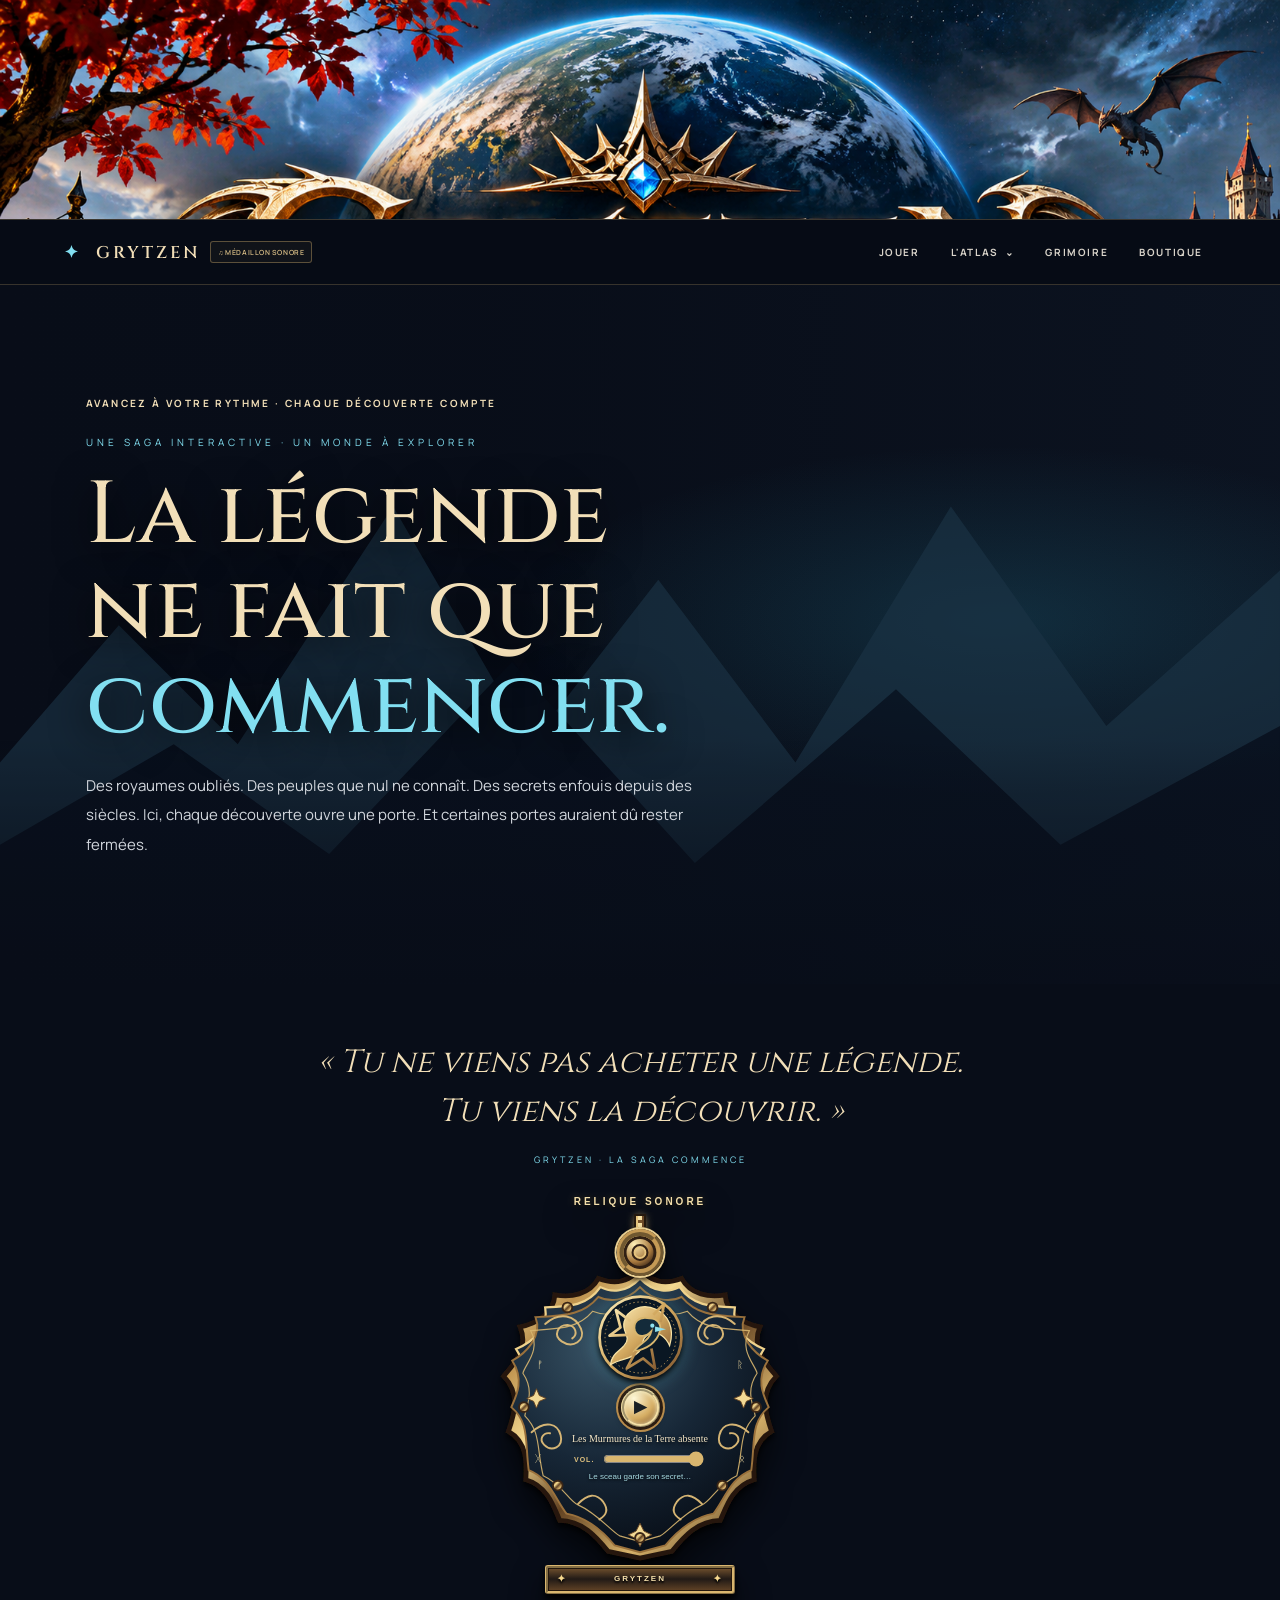
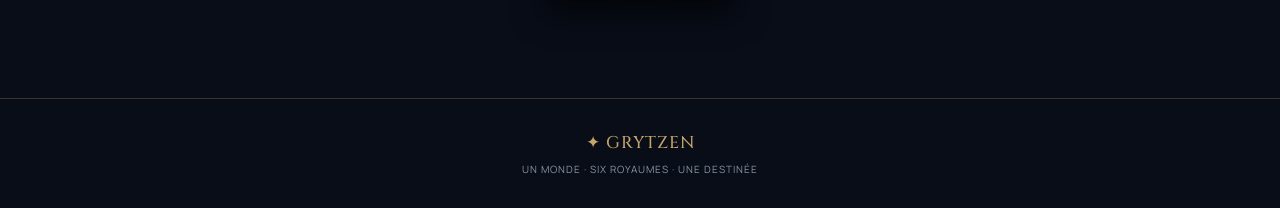
==== commit dc2d414d: "Add files via upload" ====
--- a/index.html
+++ b/index.html
@@ -54,7 +54,100 @@
 @media(max-width:390px){.home-atlas-menu summary{padding:0 7px;letter-spacing:.5px}}
 @media(max-width:600px){.home-inner{padding:62px 20px}.home-copy{font-size:14px}.home-actions a{width:100%}}
 
-</style></head><body><div class="banner"><img src="./assets/banniere-grytzen.png" alt="GRYTZEN — Un monde, six royaumes, une destinée" fetchpriority="high"></div><header class="site-header"><div class="nav"><div class="gry-brand-group"><a class="brand" href="index.html"><span>✦</span> GRYTZEN</a><button class="gry-header-control" type="button" aria-label="Lire ou mettre en pause la musique">♫ MÉDAILLON SONORE</button></div><nav aria-label="Navigation principale"><a href="jouer.html">JOUER</a><details class="nav-dropdown"><summary aria-haspopup="true">L'ATLAS <span class="nav-chevron">⌄</span></summary><div class="nav-submenu"><a href="atlas.html?view=map" data-atlas-action="map">Carte et régions</a><a href="atlas.html?view=knowledge" data-atlas-action="knowledge">Explorer les connaissances</a></div></details><a href="grimoire.html">GRIMOIRE</a><a href="boutique.html">BOUTIQUE</a></nav></div></header>
+</style>
+<style id="grytzen-atlas-navigation-fix">
+/* Harmonisation du bouton L'ATLAS avec les autres liens du menu */
+header nav > details.nav-dropdown {
+  position: relative;
+  display: inline-block;
+  flex: 0 0 auto;
+  margin: 0;
+  padding: 0;
+  color: inherit;
+  font: inherit;
+}
+header nav > details.nav-dropdown > summary {
+  display: flex;
+  align-items: center;
+  justify-content: center;
+  gap: 6px;
+  min-height: 38px;
+  margin: 0;
+  padding: 0 13px;
+  list-style: none;
+  cursor: pointer;
+  color: #d9d4ca;
+  font: 700 10px/1.2 Manrope, Arial, sans-serif !important;
+  letter-spacing: 1.6px;
+  text-transform: uppercase;
+  white-space: nowrap;
+}
+header nav > details.nav-dropdown > summary::-webkit-details-marker {
+  display: none;
+}
+header nav > details.nav-dropdown > summary:hover,
+header nav > details.nav-dropdown[open] > summary {
+  color: var(--ff-ice, var(--ice, #e6c98e));
+}
+header nav > details.nav-dropdown .nav-chevron {
+  display: inline-block;
+  font: inherit;
+  transition: transform .2s ease;
+}
+header nav > details.nav-dropdown[open] .nav-chevron {
+  transform: rotate(180deg);
+}
+header nav > details.nav-dropdown:not([open]) > .nav-submenu {
+  display: none !important;
+}
+header nav > details.nav-dropdown > .nav-submenu {
+  position: absolute;
+  z-index: 10002;
+  top: calc(100% + 7px);
+  left: 50%;
+  right: auto;
+  transform: translateX(-50%);
+  width: 230px;
+  display: grid;
+  gap: 2px;
+  padding: 8px;
+  border: 1px solid rgba(194,157,91,.35);
+  border-radius: 10px;
+  background: #101a29;
+  box-shadow: 0 14px 35px rgba(0,0,0,.45);
+}
+header nav > details.nav-dropdown > .nav-submenu a {
+  display: block;
+  min-height: 0;
+  padding: 10px 12px;
+  border-radius: 6px;
+  color: #e8dfcf;
+  font: 500 12px/1.4 Manrope, Arial, sans-serif;
+  letter-spacing: .04em;
+  text-transform: none;
+  white-space: normal;
+}
+header nav > details.nav-dropdown > .nav-submenu a:hover,
+header nav > details.nav-dropdown > .nav-submenu a:focus {
+  background: rgba(194,157,91,.13);
+  color: #e6c98e;
+}
+@media (max-width: 760px) {
+  header nav > details.nav-dropdown > summary {
+    min-height: 34px;
+    padding: 0 10px;
+    font-size: 9px !important;
+  }
+  header nav > details.nav-dropdown > .nav-submenu {
+    left: auto;
+    right: -45px;
+    transform: none;
+    width: min(230px, 80vw);
+  }
+}
+</style>
+
+</head><body><div class="banner"><img src="./assets/banniere-grytzen.png" alt="GRYTZEN — Un monde, six royaumes, une destinée" fetchpriority="high"></div><header class="site-header"><div class="nav"><div class="gry-brand-group"><a class="brand" href="index.html"><span>✦</span> GRYTZEN</a><button class="gry-header-control" type="button" aria-label="Lire ou mettre en pause la musique">♫ MÉDAILLON SONORE</button></div><nav aria-label="Navigation principale"><a href="jouer.html">JOUER</a><details class="nav-dropdown"><summary aria-haspopup="true">L'ATLAS <span class="nav-chevron">⌄</span></summary><div class="nav-submenu"><a href="atlas.html?view=map" data-atlas-action="map">Carte et régions</a><a href="atlas.html?view=knowledge" data-atlas-action="knowledge">Explorer les connaissances</a></div></details><a href="grimoire.html">GRIMOIRE</a><a href="boutique.html">BOUTIQUE</a></nav></div></header>
 <main><section class="home-hero"><div class="home-inner">
 <div class="home-note">AVANCEZ À VOTRE RYTHME · CHAQUE DÉCOUVERTE COMPTE</div>
 <div class="home-eyebrow">UNE SAGA INTERACTIVE · UN MONDE À EXPLORER</div>
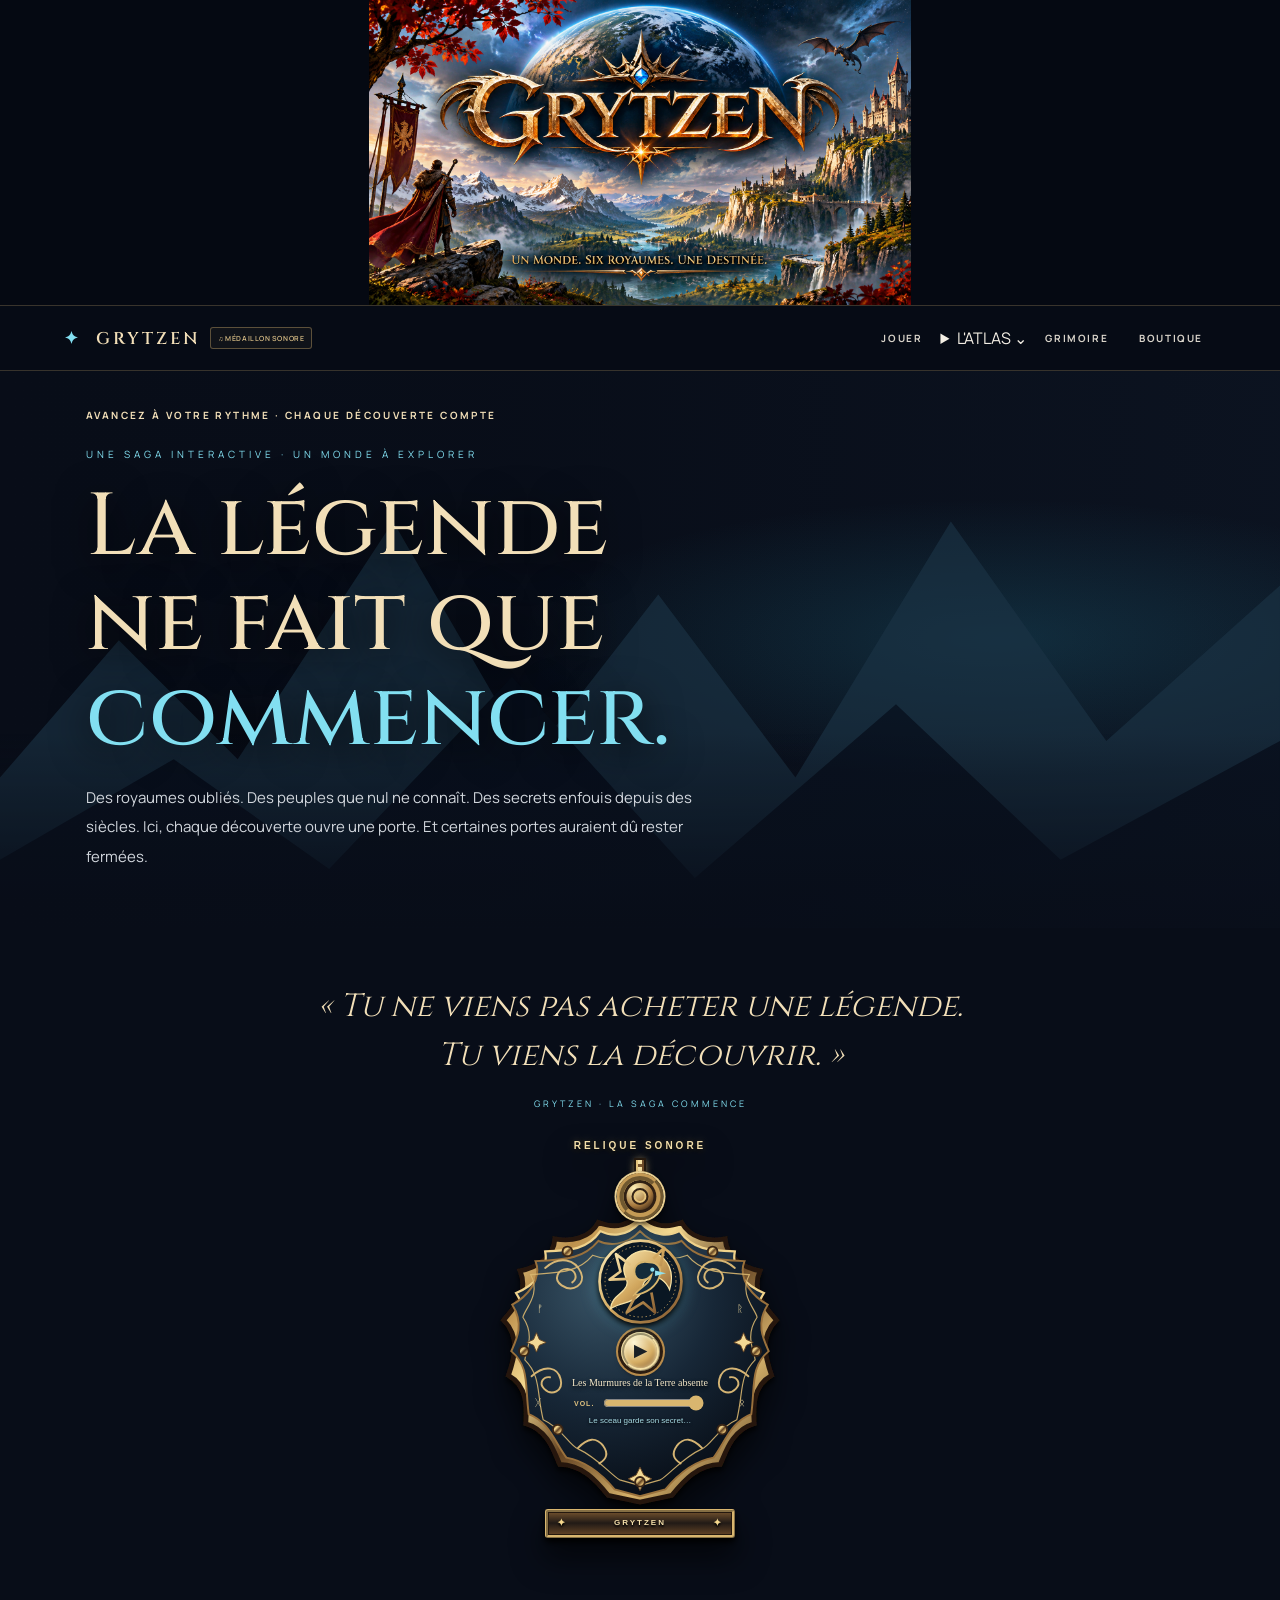
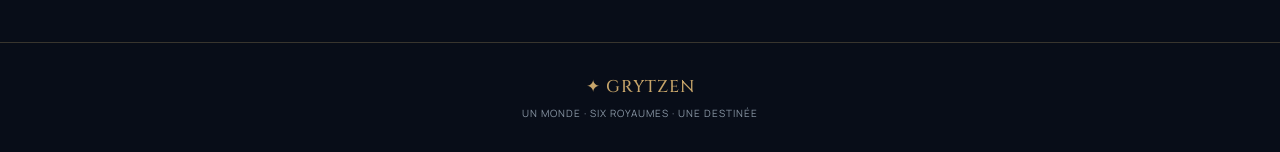
==== commit 385b40c4: "Add files via upload" ====
--- a/index.html
+++ b/index.html
@@ -54,99 +54,36 @@
 @media(max-width:390px){.home-atlas-menu summary{padding:0 7px;letter-spacing:.5px}}
 @media(max-width:600px){.home-inner{padding:62px 20px}.home-copy{font-size:14px}.home-actions a{width:100%}}
 
-</style>
-<style id="grytzen-atlas-navigation-fix">
-/* Harmonisation du bouton L'ATLAS avec les autres liens du menu */
-header nav > details.nav-dropdown {
-  position: relative;
-  display: inline-block;
-  flex: 0 0 auto;
-  margin: 0;
-  padding: 0;
-  color: inherit;
-  font: inherit;
+</style><style id="grytzen-responsive-banner-fix">
+/* GRYTZEN — bannière complète et accueil compact, tous écrans */
+.banner{
+  height:clamp(190px, 34vh, 360px) !important;
+  min-height:0 !important;
+  overflow:hidden !important;
+  display:flex !important;
+  align-items:center !important;
+  justify-content:center !important;
+  background:#050912 !important;
 }
-header nav > details.nav-dropdown > summary {
-  display: flex;
-  align-items: center;
-  justify-content: center;
-  gap: 6px;
-  min-height: 38px;
-  margin: 0;
-  padding: 0 13px;
-  list-style: none;
-  cursor: pointer;
-  color: #d9d4ca;
-  font: 700 10px/1.2 Manrope, Arial, sans-serif !important;
-  letter-spacing: 1.6px;
-  text-transform: uppercase;
-  white-space: nowrap;
+.banner img{
+  display:block !important;
+  width:100% !important;
+  height:100% !important;
+  max-width:100% !important;
+  object-fit:contain !important;
+  object-position:center center !important;
 }
-header nav > details.nav-dropdown > summary::-webkit-details-marker {
-  display: none;
+@media(max-width:760px){
+  .banner{height:auto !important; min-height:0 !important;}
+  .banner img{width:100% !important;height:auto !important;object-fit:contain !important;}
 }
-header nav > details.nav-dropdown > summary:hover,
-header nav > details.nav-dropdown[open] > summary {
-  color: var(--ff-ice, var(--ice, #e6c98e));
-}
-header nav > details.nav-dropdown .nav-chevron {
-  display: inline-block;
-  font: inherit;
-  transition: transform .2s ease;
-}
-header nav > details.nav-dropdown[open] .nav-chevron {
-  transform: rotate(180deg);
-}
-header nav > details.nav-dropdown:not([open]) > .nav-submenu {
-  display: none !important;
-}
-header nav > details.nav-dropdown > .nav-submenu {
-  position: absolute;
-  z-index: 10002;
-  top: calc(100% + 7px);
-  left: 50%;
-  right: auto;
-  transform: translateX(-50%);
-  width: 230px;
-  display: grid;
-  gap: 2px;
-  padding: 8px;
-  border: 1px solid rgba(194,157,91,.35);
-  border-radius: 10px;
-  background: #101a29;
-  box-shadow: 0 14px 35px rgba(0,0,0,.45);
-}
-header nav > details.nav-dropdown > .nav-submenu a {
-  display: block;
-  min-height: 0;
-  padding: 10px 12px;
-  border-radius: 6px;
-  color: #e8dfcf;
-  font: 500 12px/1.4 Manrope, Arial, sans-serif;
-  letter-spacing: .04em;
-  text-transform: none;
-  white-space: normal;
-}
-header nav > details.nav-dropdown > .nav-submenu a:hover,
-header nav > details.nav-dropdown > .nav-submenu a:focus {
-  background: rgba(194,157,91,.13);
-  color: #e6c98e;
-}
-@media (max-width: 760px) {
-  header nav > details.nav-dropdown > summary {
-    min-height: 34px;
-    padding: 0 10px;
-    font-size: 9px !important;
-  }
-  header nav > details.nav-dropdown > .nav-submenu {
-    left: auto;
-    right: -45px;
-    transform: none;
-    width: min(230px, 80vw);
-  }
+/* Sur l'accueil, le texte commence directement sous la navigation. */
+.home-hero{min-height:0 !important; align-items:start !important;}
+.home-inner{padding:clamp(24px,4vh,42px) 26px 42px !important;}
+@media(max-width:760px){
+  .home-inner{padding:34px 20px 42px !important;}
 }
 </style>
-
 </head><body><div class="banner"><img src="./assets/banniere-grytzen.png" alt="GRYTZEN — Un monde, six royaumes, une destinée" fetchpriority="high"></div><header class="site-header"><div class="nav"><div class="gry-brand-group"><a class="brand" href="index.html"><span>✦</span> GRYTZEN</a><button class="gry-header-control" type="button" aria-label="Lire ou mettre en pause la musique">♫ MÉDAILLON SONORE</button></div><nav aria-label="Navigation principale"><a href="jouer.html">JOUER</a><details class="nav-dropdown"><summary aria-haspopup="true">L'ATLAS <span class="nav-chevron">⌄</span></summary><div class="nav-submenu"><a href="atlas.html?view=map" data-atlas-action="map">Carte et régions</a><a href="atlas.html?view=knowledge" data-atlas-action="knowledge">Explorer les connaissances</a></div></details><a href="grimoire.html">GRIMOIRE</a><a href="boutique.html">BOUTIQUE</a></nav></div></header>
 <main><section class="home-hero"><div class="home-inner">
 <div class="home-note">AVANCEZ À VOTRE RYTHME · CHAQUE DÉCOUVERTE COMPTE</div>
--- a/css/style.css
+++ b/css/style.css
@@ -210,3 +210,50 @@
   .clue-illustration { max-width: 100%; }
   .clue-illustration img { max-width: 100%; }
 }
+
+
+/* =========================================================
+   GRYTZEN — bannière responsive : image entière sur tous écrans
+   ========================================================= */
+.banner {
+  display: block;
+  width: 100%;
+  height: auto !important;
+  min-height: 0 !important;
+  max-height: none !important;
+  overflow: hidden;
+  background: #050912;
+  border-bottom: 1px solid var(--line);
+}
+.banner img {
+  display: block;
+  width: 100%;
+  height: auto !important;
+  min-height: 0 !important;
+  max-height: none !important;
+  object-fit: contain !important;
+  object-position: center center !important;
+}
+
+/* Petits écrans : aucune hauteur forcée, pas de découpe */
+@media (max-width: 700px) {
+  .banner {
+    height: auto !important;
+    overflow: hidden;
+  }
+  .banner img {
+    width: 100%;
+    height: auto !important;
+    object-fit: contain !important;
+  }
+}
+
+/* Très grands écrans : la bannière reste centrée et conserve ses proportions */
+@media (min-width: 1600px) {
+  .banner img {
+    width: 100%;
+    height: auto !important;
+    object-fit: contain !important;
+  }
+}
+
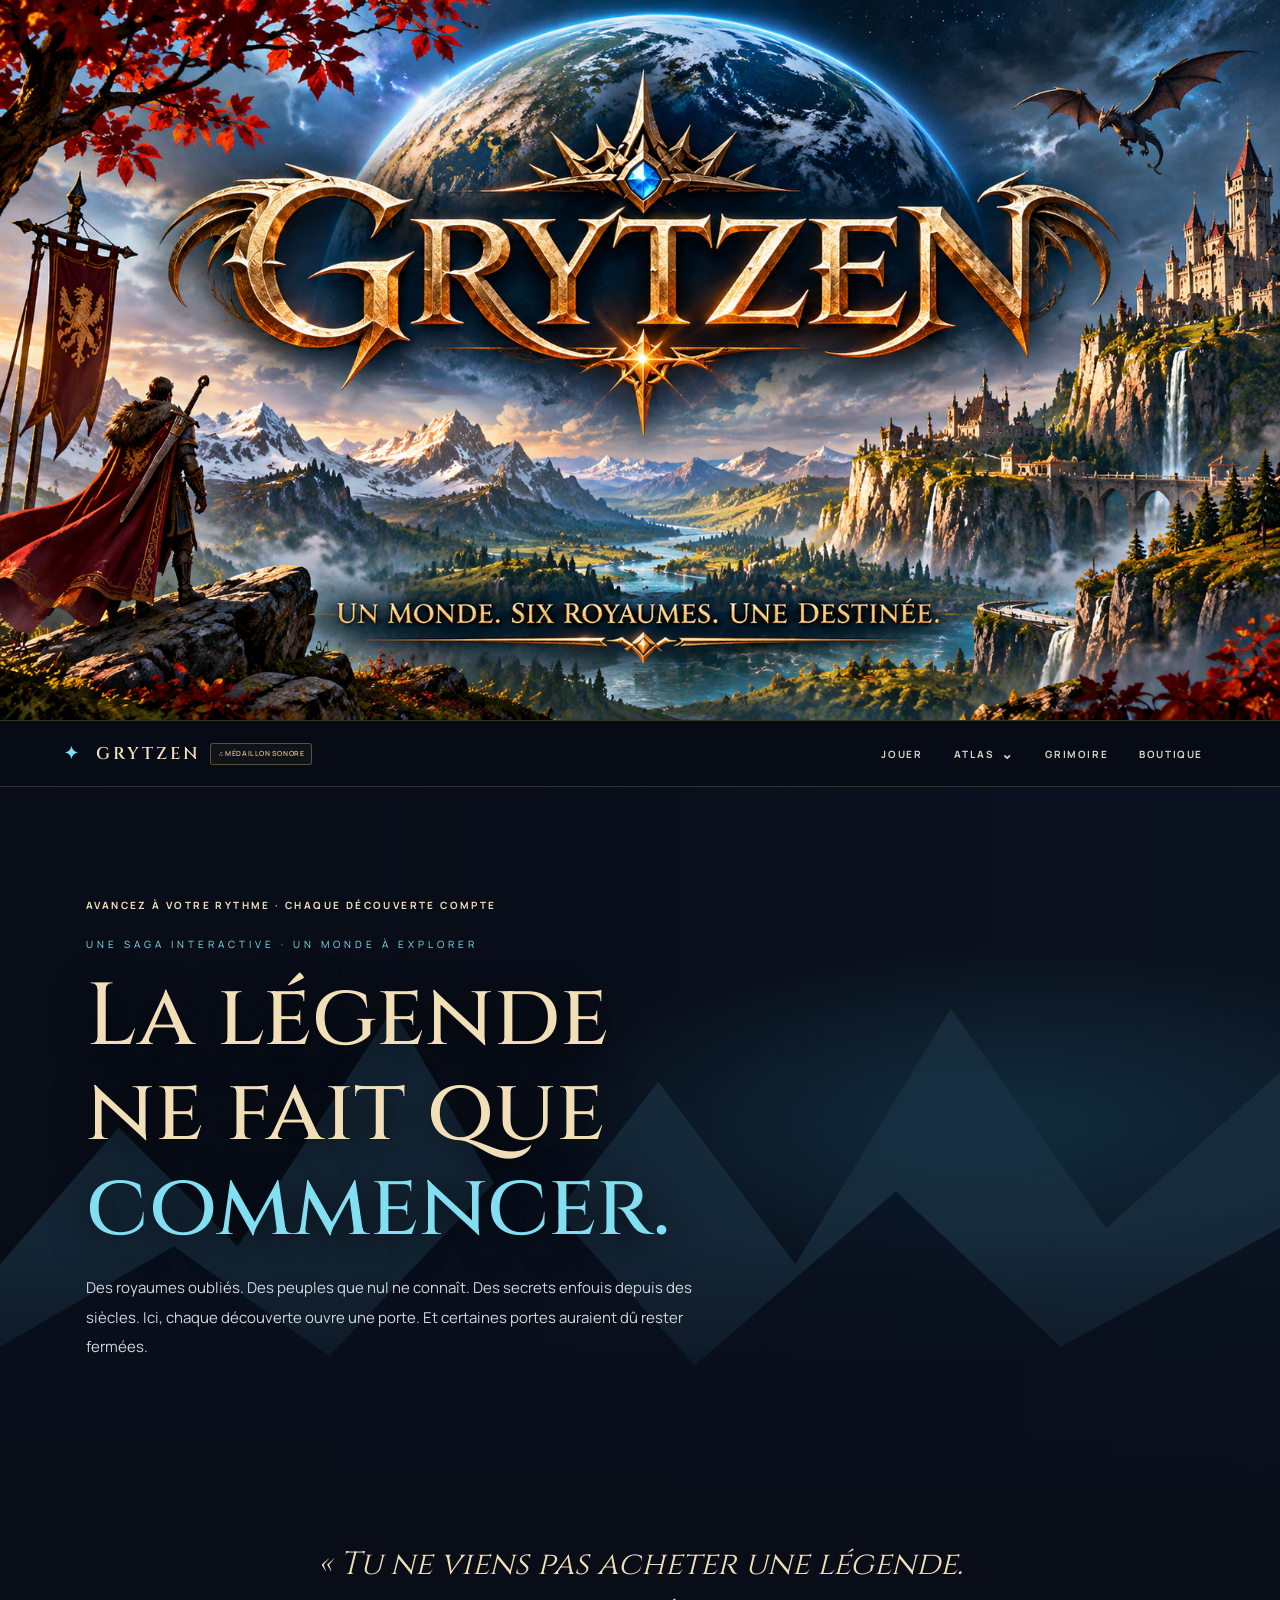
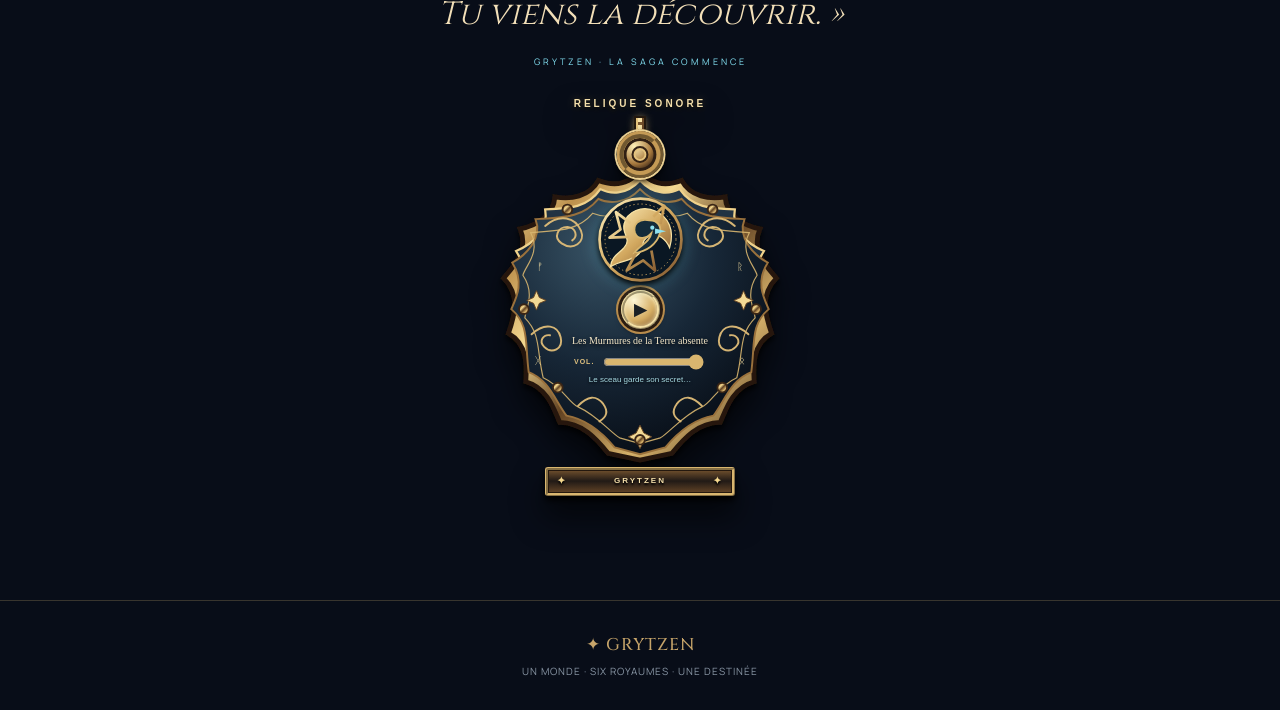
==== commit bc0a6839: "Add files via upload" ====
--- a/index.html
+++ b/index.html
@@ -54,37 +54,19 @@
 @media(max-width:390px){.home-atlas-menu summary{padding:0 7px;letter-spacing:.5px}}
 @media(max-width:600px){.home-inner{padding:62px 20px}.home-copy{font-size:14px}.home-actions a{width:100%}}
 
-</style><style id="grytzen-responsive-banner-fix">
-/* GRYTZEN — bannière complète et accueil compact, tous écrans */
-.banner{
-  height:clamp(190px, 34vh, 360px) !important;
-  min-height:0 !important;
-  overflow:hidden !important;
-  display:flex !important;
-  align-items:center !important;
-  justify-content:center !important;
-  background:#050912 !important;
-}
-.banner img{
-  display:block !important;
-  width:100% !important;
-  height:100% !important;
-  max-width:100% !important;
-  object-fit:contain !important;
-  object-position:center center !important;
-}
-@media(max-width:760px){
-  .banner{height:auto !important; min-height:0 !important;}
-  .banner img{width:100% !important;height:auto !important;object-fit:contain !important;}
-}
-/* Sur l'accueil, le texte commence directement sous la navigation. */
-.home-hero{min-height:0 !important; align-items:start !important;}
-.home-inner{padding:clamp(24px,4vh,42px) 26px 42px !important;}
-@media(max-width:760px){
-  .home-inner{padding:34px 20px 42px !important;}
-}
 </style>
-</head><body><div class="banner"><img src="./assets/banniere-grytzen.png" alt="GRYTZEN — Un monde, six royaumes, une destinée" fetchpriority="high"></div><header class="site-header"><div class="nav"><div class="gry-brand-group"><a class="brand" href="index.html"><span>✦</span> GRYTZEN</a><button class="gry-header-control" type="button" aria-label="Lire ou mettre en pause la musique">♫ MÉDAILLON SONORE</button></div><nav aria-label="Navigation principale"><a href="jouer.html">JOUER</a><details class="nav-dropdown"><summary aria-haspopup="true">L'ATLAS <span class="nav-chevron">⌄</span></summary><div class="nav-submenu"><a href="atlas.html?view=map" data-atlas-action="map">Carte et régions</a><a href="atlas.html?view=knowledge" data-atlas-action="knowledge">Explorer les connaissances</a></div></details><a href="grimoire.html">GRIMOIRE</a><a href="boutique.html">BOUTIQUE</a></nav></div></header>
+</head><body><div class="banner"><img src="./assets/banniere-grytzen.png" alt="GRYTZEN — Un monde, six royaumes, une destinée" fetchpriority="high"></div><header class="site-header"><div class="nav"><div class="gry-brand-group"><a class="brand" href="index.html"><span>✦</span> GRYTZEN</a><button class="gry-header-control" type="button" aria-label="Lire ou mettre en pause la musique">♫ MÉDAILLON SONORE</button></div><nav aria-label="Navigation principale">
+<a href="jouer.html">JOUER</a>
+<details class="nav-dropdown">
+  <summary aria-haspopup="true">ATLAS <span class="nav-chevron" aria-hidden="true">⌄</span></summary>
+  <div class="nav-submenu">
+    <a href="atlas.html?view=map" data-atlas-action="map">Carte et régions</a>
+    <a href="atlas.html?view=knowledge" data-atlas-action="knowledge">Explorer les connaissances</a>
+  </div>
+</details>
+<a href="grimoire.html">GRIMOIRE</a>
+<a href="boutique.html">BOUTIQUE</a>
+</nav></div></header>
 <main><section class="home-hero"><div class="home-inner">
 <div class="home-note">AVANCEZ À VOTRE RYTHME · CHAQUE DÉCOUVERTE COMPTE</div>
 <div class="home-eyebrow">UNE SAGA INTERACTIVE · UN MONDE À EXPLORER</div>
--- a/css/style.css
+++ b/css/style.css
@@ -212,48 +212,78 @@
 }
 
 
+
 /* =========================================================
-   GRYTZEN — bannière responsive : image entière sur tous écrans
+   GRYTZEN — correctif validé sur la dernière archive fournie
+   Bannière pleine largeur, image entière + menu Atlas normalisé
    ========================================================= */
 .banner {
-  display: block;
-  width: 100%;
+  display: block !important;
+  position: relative !important;
+  width: 100vw !important;
+  max-width: 100vw !important;
   height: auto !important;
   min-height: 0 !important;
   max-height: none !important;
-  overflow: hidden;
-  background: #050912;
-  border-bottom: 1px solid var(--line);
+  margin-left: calc(50% - 50vw) !important;
+  margin-right: 0 !important;
+  padding: 0 !important;
+  overflow: visible !important;
+  box-sizing: border-box !important;
+  background: #050912 !important;
 }
 .banner img {
-  display: block;
-  width: 100%;
+  display: block !important;
+  width: 100% !important;
+  max-width: 100% !important;
   height: auto !important;
   min-height: 0 !important;
   max-height: none !important;
-  object-fit: contain !important;
-  object-position: center center !important;
-}
-
-/* Petits écrans : aucune hauteur forcée, pas de découpe */
-@media (max-width: 700px) {
-  .banner {
-    height: auto !important;
-    overflow: hidden;
+  margin: 0 !important;
+  object-fit: initial !important;
+  object-position: center !important;
+}
+/* Atlas reprend les dimensions typographiques des liens JOUER/GRIMOIRE/BOUTIQUE */
+header nav > details.nav-dropdown {
+  display: inline-block !important;
+  margin: 0 !important;
+  padding: 0 !important;
+  font-size: 10px !important;
+  line-height: normal !important;
+}
+header nav > details.nav-dropdown > summary {
+  display: flex !important;
+  align-items: center !important;
+  gap: 6px !important;
+  list-style: none !important;
+  margin: 0 !important;
+  padding: 10px 14px !important;
+  color: #d9d4ca !important;
+  font-family: Manrope, Arial, sans-serif !important;
+  font-size: 10px !important;
+  font-weight: 700 !important;
+  line-height: normal !important;
+  letter-spacing: 2px !important;
+  text-transform: uppercase !important;
+  white-space: nowrap !important;
+  cursor: pointer !important;
+}
+header nav > details.nav-dropdown > summary::-webkit-details-marker {
+  display: none !important;
+}
+header nav > details.nav-dropdown > summary:hover,
+header nav > details.nav-dropdown[open] > summary {
+  color: var(--ice, #82dff1) !important;
+}
+header nav > details.nav-dropdown > summary .nav-chevron {
+  font-size: 14px !important;
+  letter-spacing: 0 !important;
+}
+@media (max-width: 760px) {
+  header nav > details.nav-dropdown > summary {
+    padding: 9px 10px !important;
+    font-size: 9px !important;
+    letter-spacing: 2px !important;
   }
-  .banner img {
-    width: 100%;
-    height: auto !important;
-    object-fit: contain !important;
-  }
-}
-
-/* Très grands écrans : la bannière reste centrée et conserve ses proportions */
-@media (min-width: 1600px) {
-  .banner img {
-    width: 100%;
-    height: auto !important;
-    object-fit: contain !important;
-  }
-}
-
+}
+
